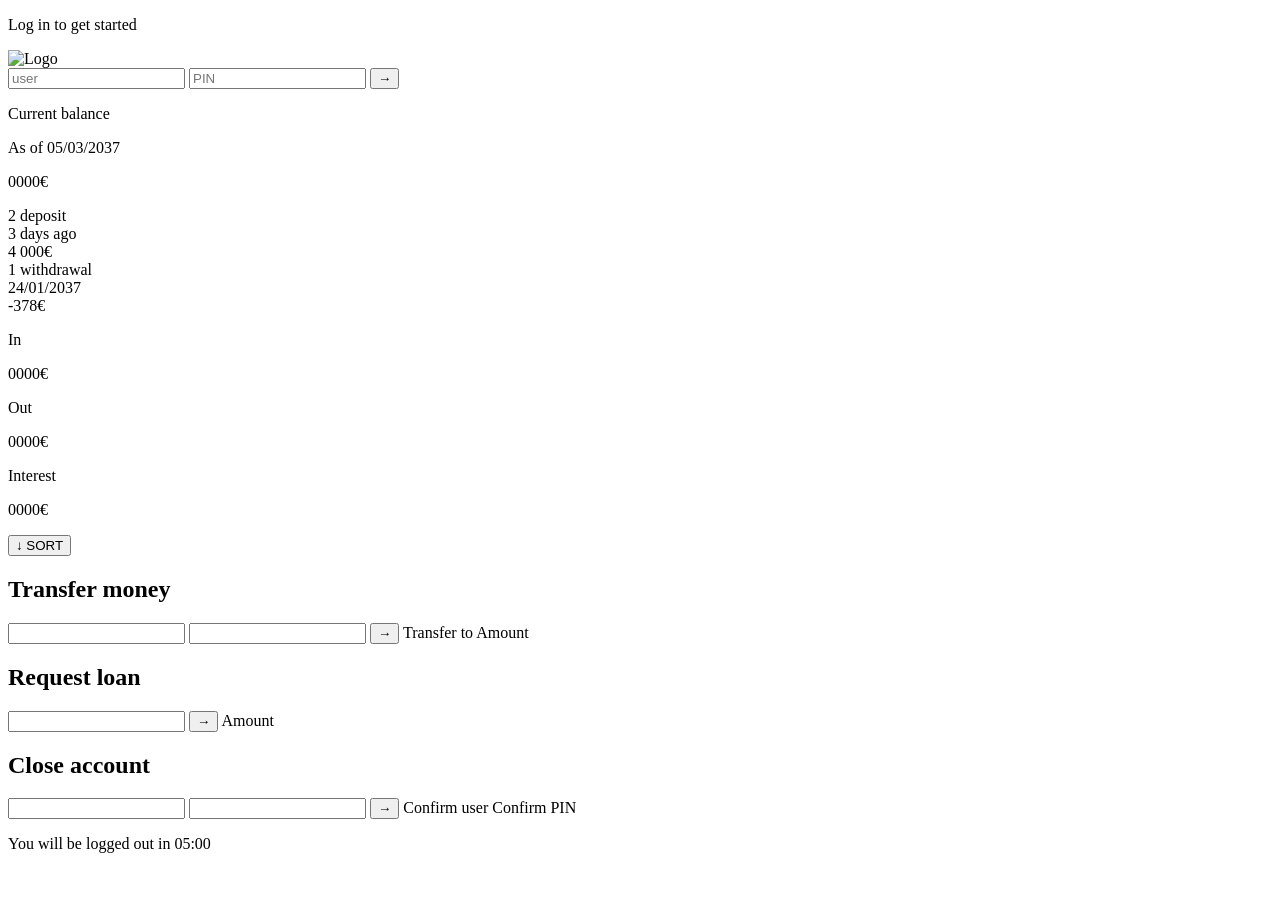
==== index.html @ 29597788 "Organizing the code" ====
<!DOCTYPE html>
<html lang="en">
  <head>
    <meta charset="UTF-8" />
    <meta name="viewport" content="width=device-width, initial-scale=1.0" />
    <meta http-equiv="X-UA-Compatible" content="ie=edge" />
    <link rel="shortcut icon" type="image/png" href="/icon.png" />

    <link
      href="https://fonts.googleapis.com/css?family=Poppins:400,500,600&display=swap"
      rel="stylesheet"
    />

    <link rel="stylesheet" href="style.css" />
    <title>Bankist</title>
  </head>
  <body>
    <!-- TOP NAVIGATION -->
    <nav>
      <p class="welcome">Log in to get started</p>
      <img src="logo.png" alt="Logo" class="logo" />
      <form class="login">
        <input
          type="text"
          placeholder="user"
          class="login__input login__input--user"
        />
        <!-- In practice, use type="password" -->
        <input
          type="text"
          placeholder="PIN"
          maxlength="4"
          class="login__input login__input--pin"
        />
        <button class="login__btn">&rarr;</button>
      </form>
    </nav>

    <main class="app">
      <!-- BALANCE -->
      <div class="balance">
        <div>
          <p class="balance__label">Current balance</p>
          <p class="balance__date">
            As of <span class="date">05/03/2037</span>
          </p>
        </div>
        <p class="balance__value">0000€</p>
      </div>

      <!-- MOVEMENTS -->
      <div class="movements">
        <div class="movements__row">
          <div class="movements__type movements__type--deposit">2 deposit</div>
          <div class="movements__date">3 days ago</div>
          <div class="movements__value">4 000€</div>
        </div>
        <div class="movements__row">
          <div class="movements__type movements__type--withdrawal">
            1 withdrawal
          </div>
          <div class="movements__date">24/01/2037</div>
          <div class="movements__value">-378€</div>
        </div>
      </div>

      <!-- SUMMARY -->
      <div class="summary">
        <p class="summary__label">In</p>
        <p class="summary__value summary__value--in">0000€</p>
        <p class="summary__label">Out</p>
        <p class="summary__value summary__value--out">0000€</p>
        <p class="summary__label">Interest</p>
        <p class="summary__value summary__value--interest">0000€</p>
        <button class="btn--sort">&downarrow; SORT</button>
      </div>

      <!-- OPERATION: TRANSFERS -->
      <div class="operation operation--transfer">
        <h2>Transfer money</h2>
        <form class="form form--transfer">
          <input type="text" class="form__input form__input--to" />
          <input type="number" class="form__input form__input--amount" />
          <button class="form__btn form__btn--transfer">&rarr;</button>
          <label class="form__label">Transfer to</label>
          <label class="form__label">Amount</label>
        </form>
      </div>

      <!-- OPERATION: LOAN -->
      <div class="operation operation--loan">
        <h2>Request loan</h2>
        <form class="form form--loan">
          <input type="number" class="form__input form__input--loan-amount" />
          <button class="form__btn form__btn--loan">&rarr;</button>
          <label class="form__label form__label--loan">Amount</label>
        </form>
      </div>

      <!-- OPERATION: CLOSE -->
      <div class="operation operation--close">
        <h2>Close account</h2>
        <form class="form form--close">
          <input type="text" class="form__input form__input--user" />
          <input
            type="password"
            maxlength="6"
            class="form__input form__input--pin"
          />
          <button class="form__btn form__btn--close">&rarr;</button>
          <label class="form__label">Confirm user</label>
          <label class="form__label">Confirm PIN</label>
        </form>
      </div>

      <!-- LOGOUT TIMER -->
      <p class="logout-timer">
        You will be logged out in <span class="timer">05:00</span>
      </p>
    </main>

    <!-- <footer>
      &copy; by Jonas Schmedtmann. Don't claim as your own :)
    </footer> -->


    <script type="module" src="script.js"></script>
  </body>
</html>
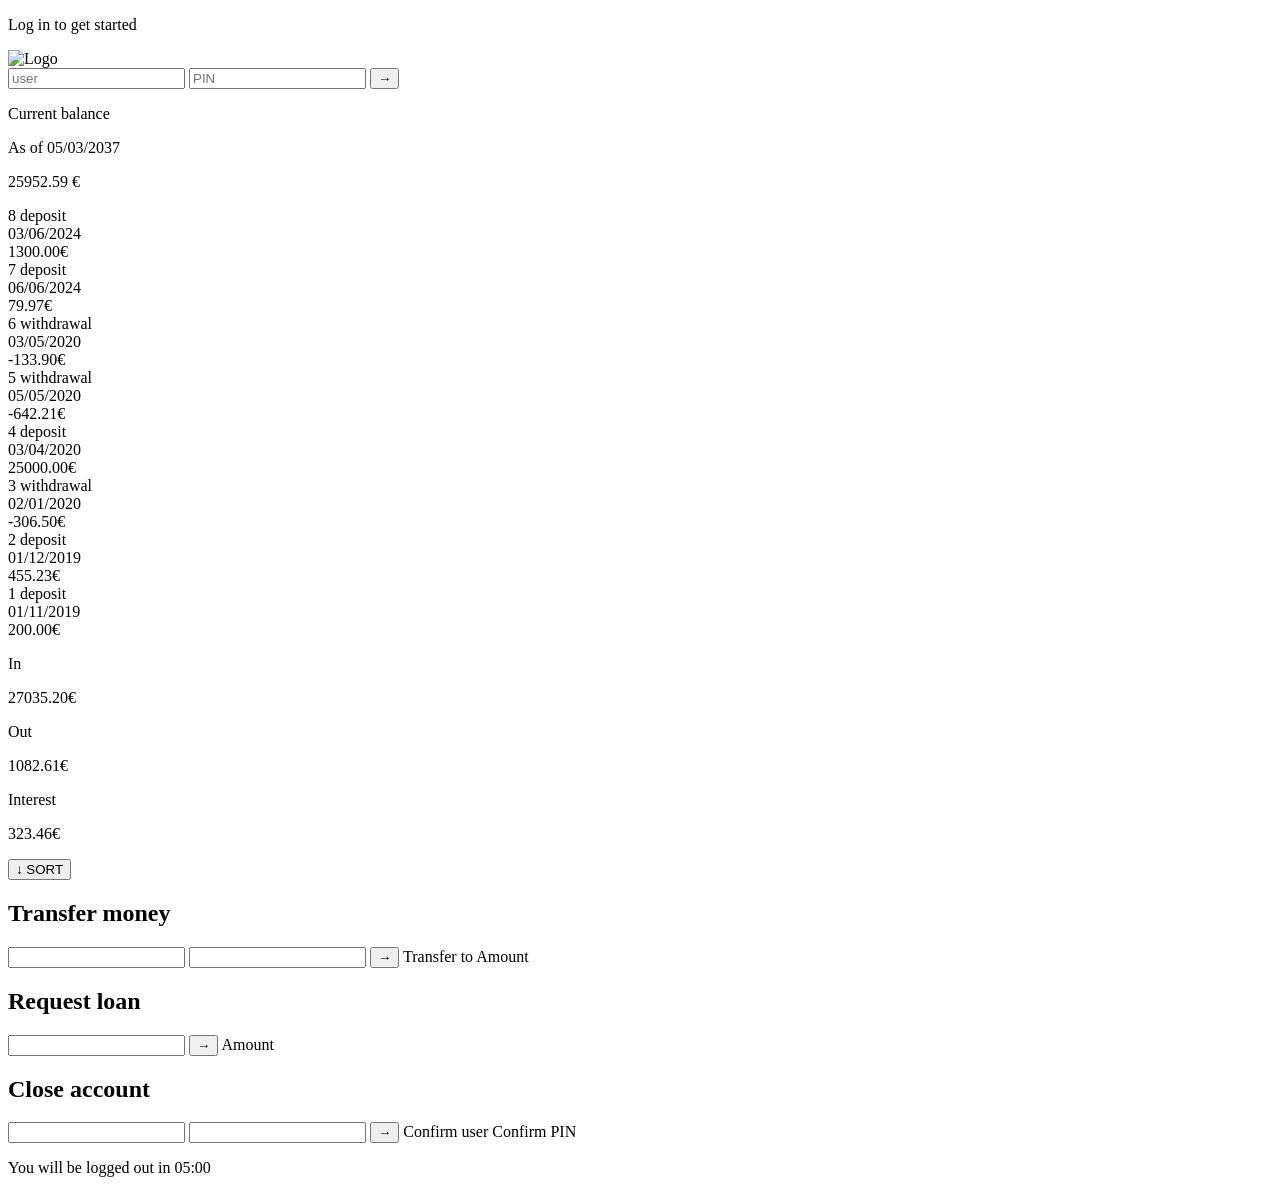
==== commit efede72d: "Fixing a bug in Date setting" ====
--- a/index.html
+++ b/index.html
@@ -125,5 +125,6 @@
 
 
     <script type="module" src="script.js"></script>
+    <script type="module" src="lecturesSummary.js"></script>
   </body>
 </html>
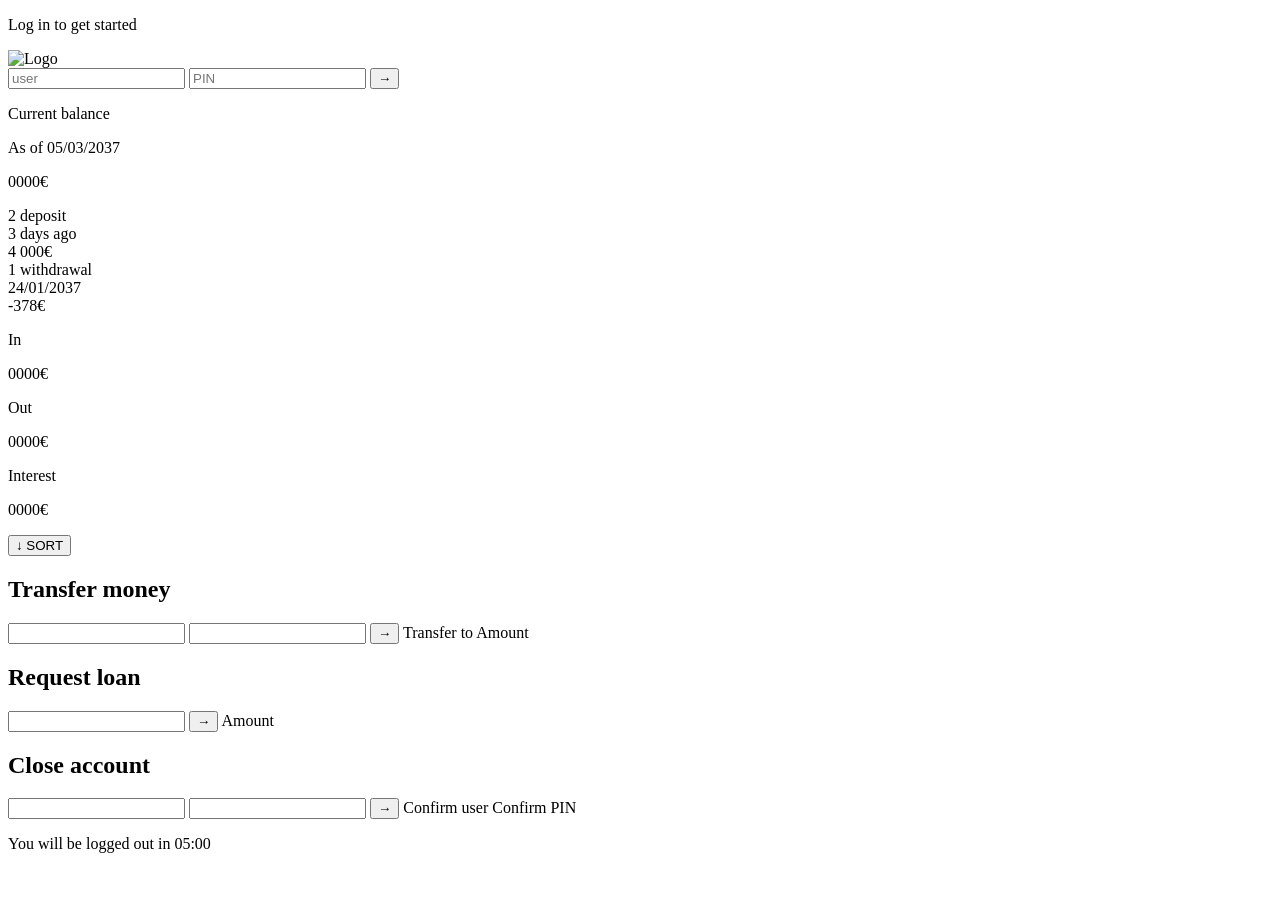
==== commit 0cbc436b: "CountDown Timer Added" ====
--- a/index.html
+++ b/index.html
@@ -125,6 +125,6 @@
 
 
     <script type="module" src="script.js"></script>
-    <script type="module" src="lecturesSummary.js"></script>
+    <!-- <script type="module" src="lecturesSummary.js"></script> -->
   </body>
 </html>
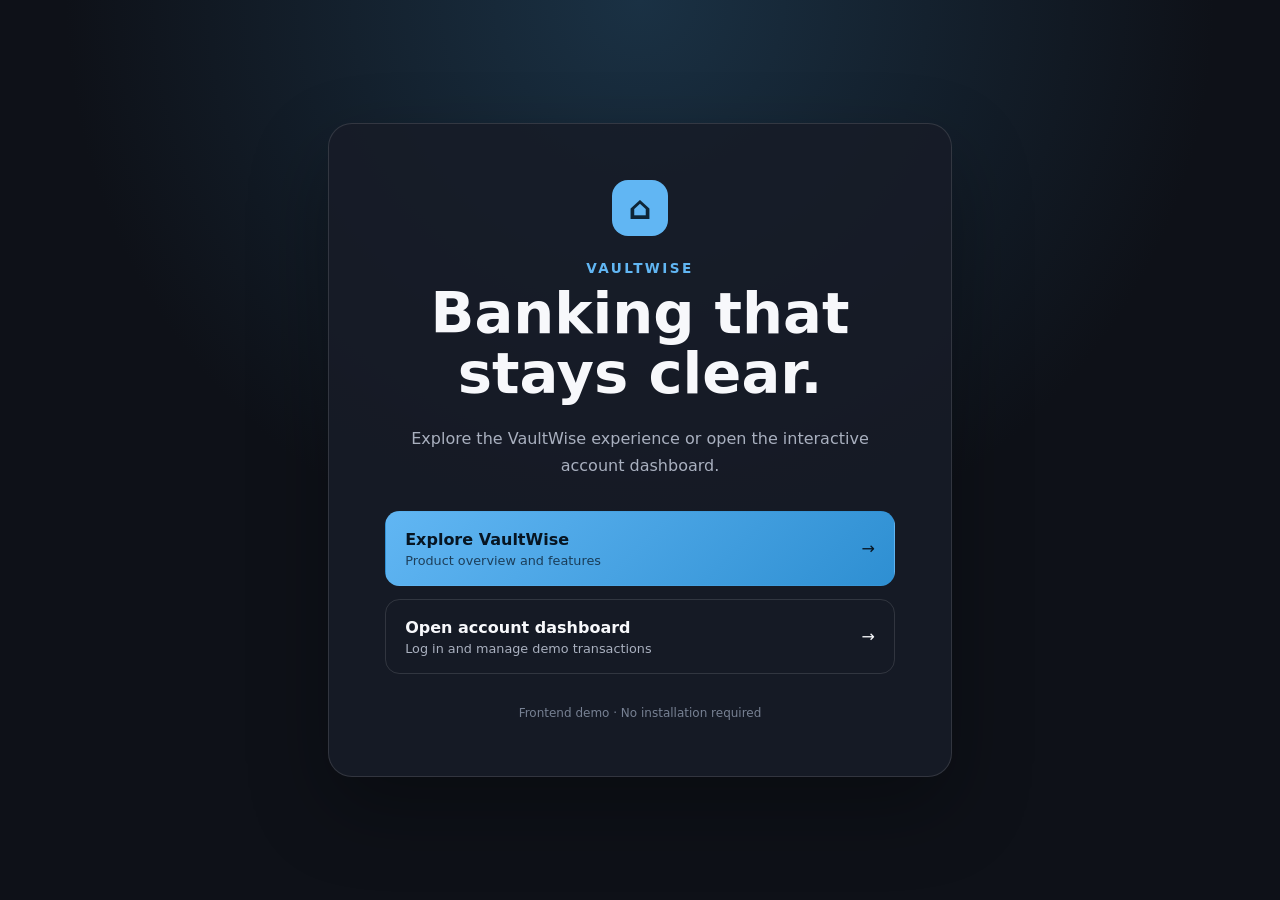
==== commit c84eb661: "Add root app entry point" ====
--- a/index.html
+++ b/index.html
@@ -1,130 +1,44 @@
-<!DOCTYPE html>
+<!doctype html>
 <html lang="en">
   <head>
     <meta charset="UTF-8" />
     <meta name="viewport" content="width=device-width, initial-scale=1.0" />
-    <meta http-equiv="X-UA-Compatible" content="ie=edge" />
-    <link rel="shortcut icon" type="image/png" href="/icon.png" />
-
-    <link
-      href="https://fonts.googleapis.com/css?family=Poppins:400,500,600&display=swap"
-      rel="stylesheet"
+    <meta
+      name="description"
+      content="VaultWise banking demo: explore the public product page or open the account dashboard."
     />
-
-    <link rel="stylesheet" href="style.css" />
-    <title>Bankist</title>
+    <link rel="icon" type="image/png" href="Managing_Account_Part/icon.png" />
+    <link rel="stylesheet" href="root.css" />
+    <title>VaultWise</title>
   </head>
   <body>
-    <!-- TOP NAVIGATION -->
-    <nav>
-      <p class="welcome">Log in to get started</p>
-      <img src="logo.png" alt="Logo" class="logo" />
-      <form class="login">
-        <input
-          type="text"
-          placeholder="user"
-          class="login__input login__input--user"
-        />
-        <!-- In practice, use type="password" -->
-        <input
-          type="text"
-          placeholder="PIN"
-          maxlength="4"
-          class="login__input login__input--pin"
-        />
-        <button class="login__btn">&rarr;</button>
-      </form>
-    </nav>
+    <main class="shell">
+      <div class="brand-mark" aria-hidden="true">⌂</div>
+      <p class="eyebrow">VaultWise</p>
+      <h1>Banking that stays clear.</h1>
+      <p class="intro">
+        Explore the VaultWise experience or open the interactive account
+        dashboard.
+      </p>
 
-    <main class="app">
-      <!-- BALANCE -->
-      <div class="balance">
-        <div>
-          <p class="balance__label">Current balance</p>
-          <p class="balance__date">
-            As of <span class="date">05/03/2037</span>
-          </p>
-        </div>
-        <p class="balance__value">0000€</p>
+      <div class="routes">
+        <a class="route route--primary" href="Marketing_Part/">
+          <span>
+            <strong>Explore VaultWise</strong>
+            <small>Product overview and features</small>
+          </span>
+          <span aria-hidden="true">→</span>
+        </a>
+        <a class="route" href="Managing_Account_Part/">
+          <span>
+            <strong>Open account dashboard</strong>
+            <small>Log in and manage demo transactions</small>
+          </span>
+          <span aria-hidden="true">→</span>
+        </a>
       </div>
 
-      <!-- MOVEMENTS -->
-      <div class="movements">
-        <div class="movements__row">
-          <div class="movements__type movements__type--deposit">2 deposit</div>
-          <div class="movements__date">3 days ago</div>
-          <div class="movements__value">4 000€</div>
-        </div>
-        <div class="movements__row">
-          <div class="movements__type movements__type--withdrawal">
-            1 withdrawal
-          </div>
-          <div class="movements__date">24/01/2037</div>
-          <div class="movements__value">-378€</div>
-        </div>
-      </div>
-
-      <!-- SUMMARY -->
-      <div class="summary">
-        <p class="summary__label">In</p>
-        <p class="summary__value summary__value--in">0000€</p>
-        <p class="summary__label">Out</p>
-        <p class="summary__value summary__value--out">0000€</p>
-        <p class="summary__label">Interest</p>
-        <p class="summary__value summary__value--interest">0000€</p>
-        <button class="btn--sort">&downarrow; SORT</button>
-      </div>
-
-      <!-- OPERATION: TRANSFERS -->
-      <div class="operation operation--transfer">
-        <h2>Transfer money</h2>
-        <form class="form form--transfer">
-          <input type="text" class="form__input form__input--to" />
-          <input type="number" class="form__input form__input--amount" />
-          <button class="form__btn form__btn--transfer">&rarr;</button>
-          <label class="form__label">Transfer to</label>
-          <label class="form__label">Amount</label>
-        </form>
-      </div>
-
-      <!-- OPERATION: LOAN -->
-      <div class="operation operation--loan">
-        <h2>Request loan</h2>
-        <form class="form form--loan">
-          <input type="number" class="form__input form__input--loan-amount" />
-          <button class="form__btn form__btn--loan">&rarr;</button>
-          <label class="form__label form__label--loan">Amount</label>
-        </form>
-      </div>
-
-      <!-- OPERATION: CLOSE -->
-      <div class="operation operation--close">
-        <h2>Close account</h2>
-        <form class="form form--close">
-          <input type="text" class="form__input form__input--user" />
-          <input
-            type="password"
-            maxlength="6"
-            class="form__input form__input--pin"
-          />
-          <button class="form__btn form__btn--close">&rarr;</button>
-          <label class="form__label">Confirm user</label>
-          <label class="form__label">Confirm PIN</label>
-        </form>
-      </div>
-
-      <!-- LOGOUT TIMER -->
-      <p class="logout-timer">
-        You will be logged out in <span class="timer">05:00</span>
-      </p>
+      <p class="note">Frontend demo · No installation required</p>
     </main>
-
-    <!-- <footer>
-      &copy; by Jonas Schmedtmann. Don't claim as your own :)
-    </footer> -->
-
-
-    <script type="module" src="script.js"></script>
-    <!-- <script type="module" src="lecturesSummary.js"></script> -->
   </body>
 </html>
--- a/root.css
+++ b/root.css
@@ -0,0 +1,132 @@
+:root {
+  color-scheme: dark;
+  --background: #0e1118;
+  --surface: #171c27;
+  --border: rgba(255, 255, 255, 0.12);
+  --text: #f7f8fb;
+  --muted: #a9b0bf;
+  --accent: #61b6f3;
+  --accent-strong: #2e8fd2;
+}
+
+* {
+  box-sizing: border-box;
+}
+
+body {
+  min-height: 100vh;
+  margin: 0;
+  display: grid;
+  place-items: center;
+  padding: 2rem;
+  background: radial-gradient(circle at 50% 0%, #1a3144, var(--background) 52%);
+  color: var(--text);
+  font-family: Inter, ui-sans-serif, system-ui, -apple-system, sans-serif;
+}
+
+.shell {
+  width: min(100%, 39rem);
+  padding: 3.5rem;
+  border: 1px solid var(--border);
+  border-radius: 1.5rem;
+  background: rgba(23, 28, 39, 0.88);
+  box-shadow: 0 2rem 5rem rgba(0, 0, 0, 0.3);
+  text-align: center;
+}
+
+.brand-mark {
+  display: grid;
+  width: 3.5rem;
+  height: 3.5rem;
+  margin: 0 auto 1.5rem;
+  place-items: center;
+  border-radius: 1rem;
+  background: var(--accent);
+  color: #0e2536;
+  font-size: 2rem;
+  font-weight: 800;
+}
+
+.eyebrow {
+  margin: 0 0 0.5rem;
+  color: var(--accent);
+  font-size: 0.85rem;
+  font-weight: 800;
+  letter-spacing: 0.18em;
+  text-transform: uppercase;
+}
+
+h1 {
+  margin: 0;
+  font-size: clamp(2.2rem, 7vw, 3.6rem);
+  line-height: 1.05;
+}
+
+.intro {
+  margin: 1.25rem auto 2rem;
+  color: var(--muted);
+  line-height: 1.7;
+}
+
+.routes {
+  display: grid;
+  gap: 0.8rem;
+  text-align: left;
+}
+
+.route {
+  display: flex;
+  align-items: center;
+  justify-content: space-between;
+  gap: 1rem;
+  padding: 1.1rem 1.2rem;
+  border: 1px solid var(--border);
+  border-radius: 0.9rem;
+  color: var(--text);
+  text-decoration: none;
+  transition: transform 160ms ease, border-color 160ms ease;
+}
+
+.route:hover,
+.route:focus-visible {
+  border-color: var(--accent);
+  outline: none;
+  transform: translateY(-2px);
+}
+
+.route--primary {
+  border-color: transparent;
+  background: linear-gradient(135deg, var(--accent), var(--accent-strong));
+  color: #071522;
+}
+
+.route strong,
+.route small {
+  display: block;
+}
+
+.route strong {
+  font-size: 1rem;
+}
+
+.route small {
+  margin-top: 0.25rem;
+  color: var(--muted);
+  font-size: 0.8rem;
+}
+
+.route--primary small {
+  color: rgba(7, 21, 34, 0.72);
+}
+
+.note {
+  margin: 2rem 0 0;
+  color: #778193;
+  font-size: 0.75rem;
+}
+
+@media (max-width: 30rem) {
+  .shell {
+    padding: 2.25rem 1.25rem;
+  }
+}
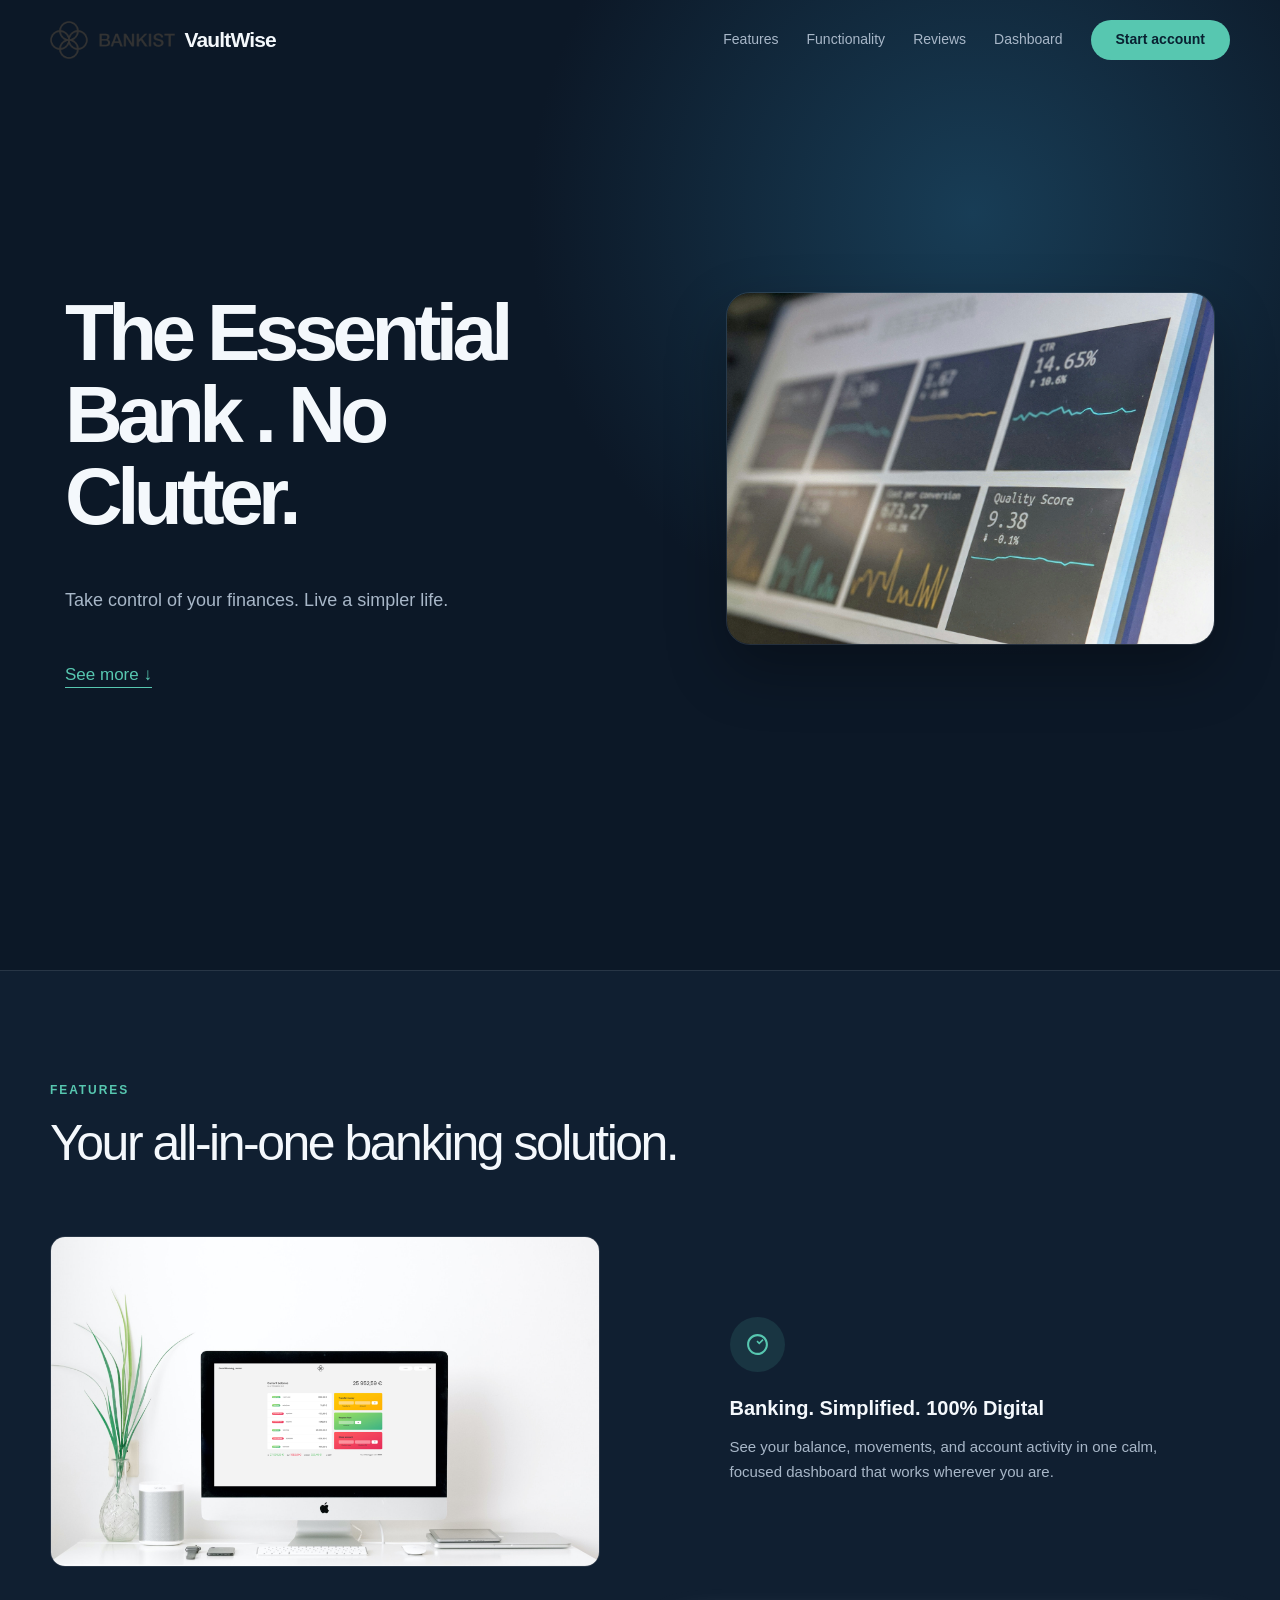
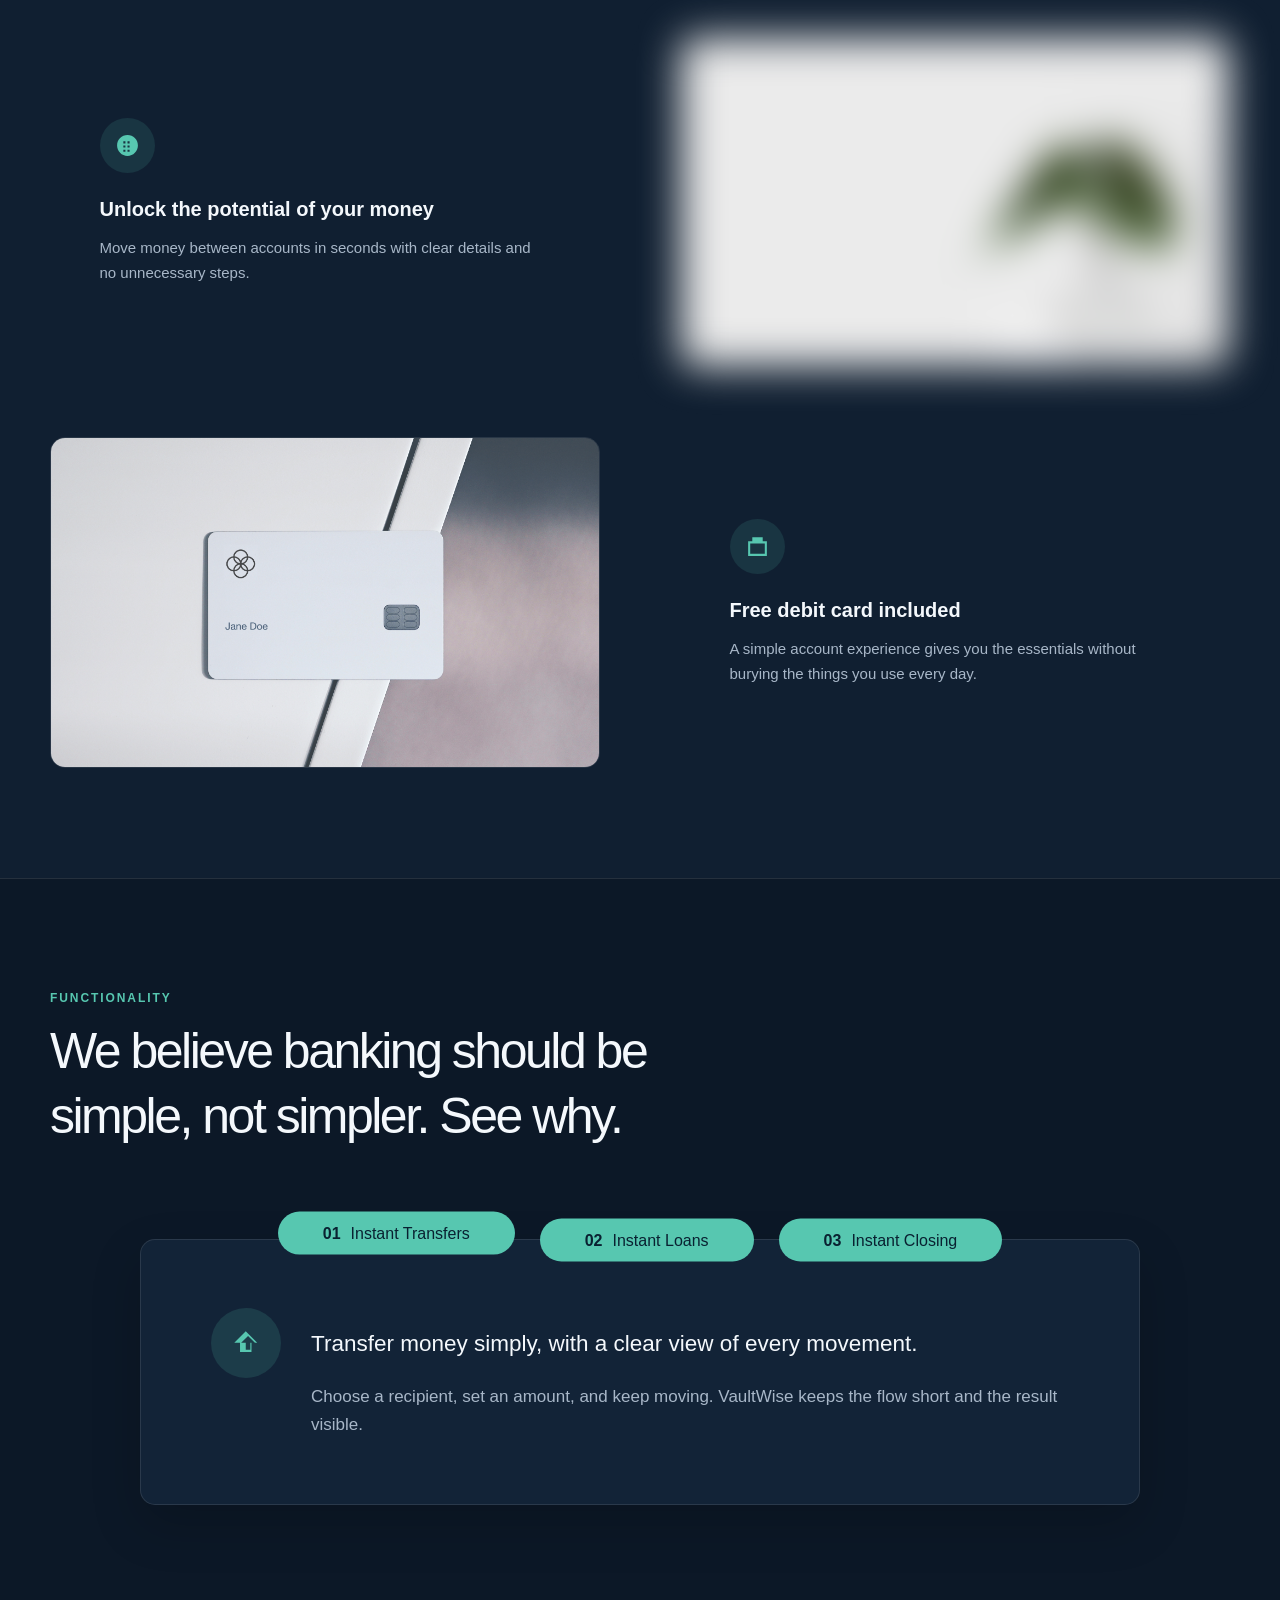
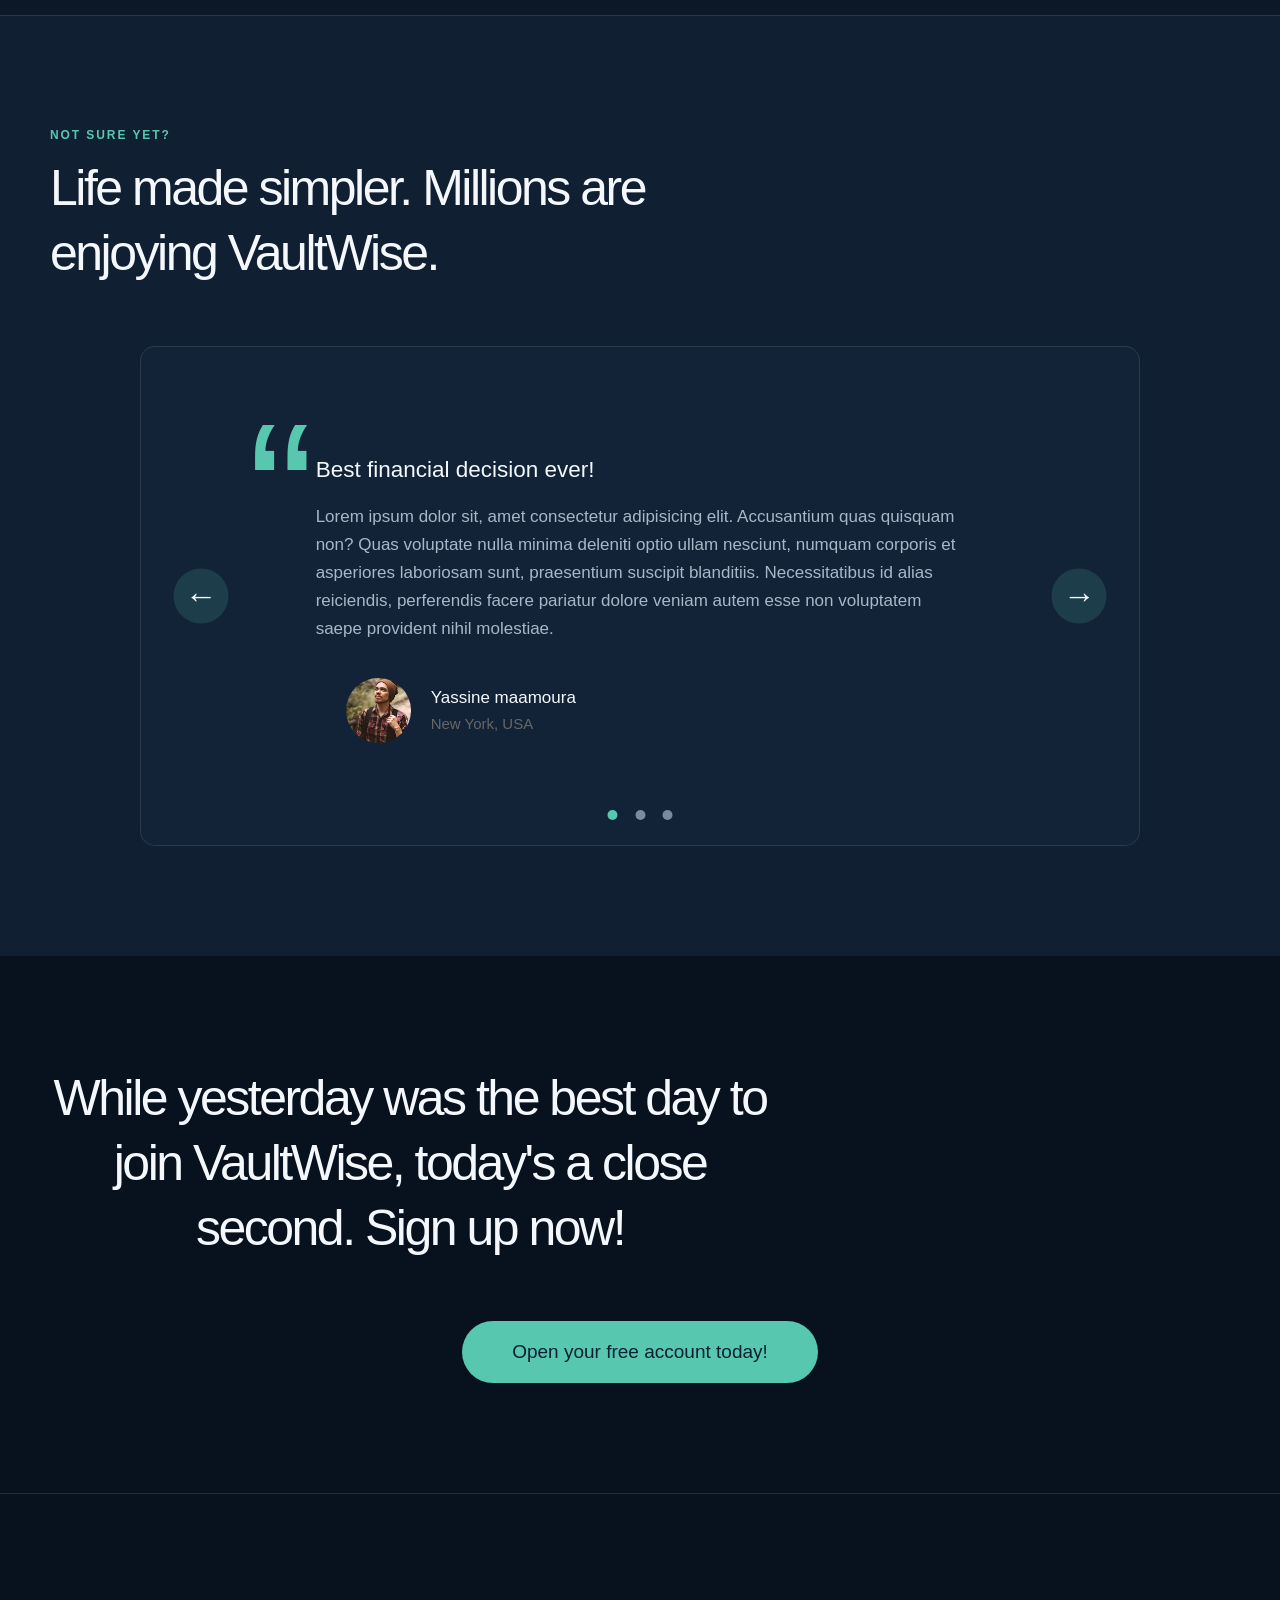
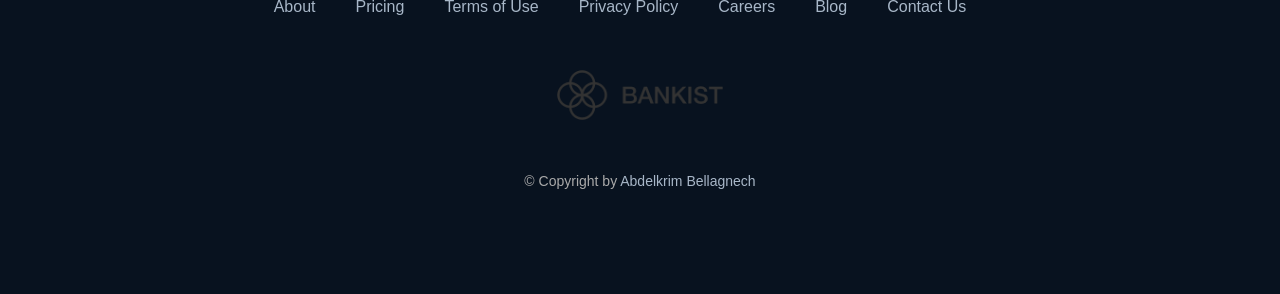
==== commit c19f2de1: "Make landing page the root route" ====
--- a/index.html
+++ b/index.html
@@ -3,42 +3,13 @@
   <head>
     <meta charset="UTF-8" />
     <meta name="viewport" content="width=device-width, initial-scale=1.0" />
-    <meta
-      name="description"
-      content="VaultWise banking demo: explore the public product page or open the account dashboard."
-    />
-    <link rel="icon" type="image/png" href="Managing_Account_Part/icon.png" />
-    <link rel="stylesheet" href="root.css" />
+    <meta http-equiv="refresh" content="0; url=Marketing_Part/" />
     <title>VaultWise</title>
   </head>
   <body>
-    <main class="shell">
-      <div class="brand-mark" aria-hidden="true">⌂</div>
-      <p class="eyebrow">VaultWise</p>
-      <h1>Banking that stays clear.</h1>
-      <p class="intro">
-        Explore the VaultWise experience or open the interactive account
-        dashboard.
-      </p>
-
-      <div class="routes">
-        <a class="route route--primary" href="Marketing_Part/">
-          <span>
-            <strong>Explore VaultWise</strong>
-            <small>Product overview and features</small>
-          </span>
-          <span aria-hidden="true">→</span>
-        </a>
-        <a class="route" href="Managing_Account_Part/">
-          <span>
-            <strong>Open account dashboard</strong>
-            <small>Log in and manage demo transactions</small>
-          </span>
-          <span aria-hidden="true">→</span>
-        </a>
-      </div>
-
-      <p class="note">Frontend demo · No installation required</p>
-    </main>
+    <p>Opening VaultWise…</p>
+    <script>
+      window.location.replace('Marketing_Part/');
+    </script>
   </body>
 </html>
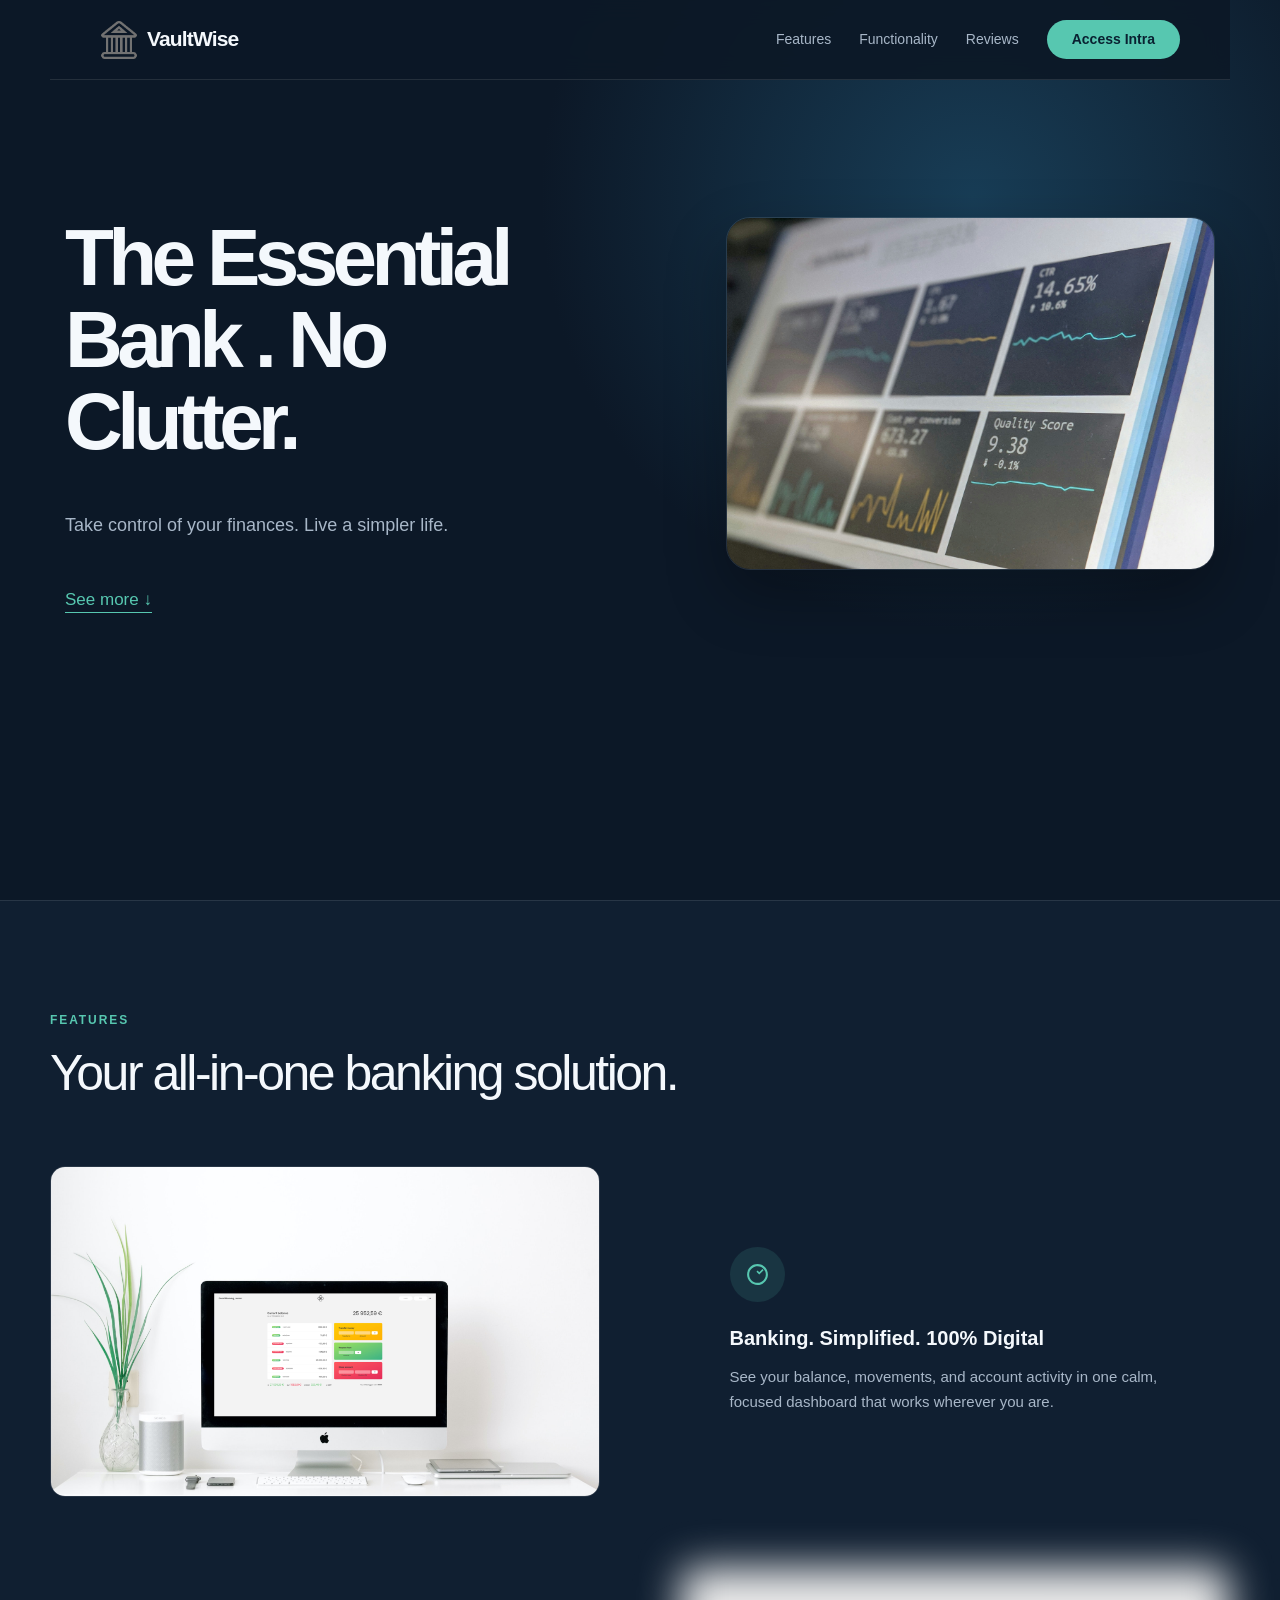
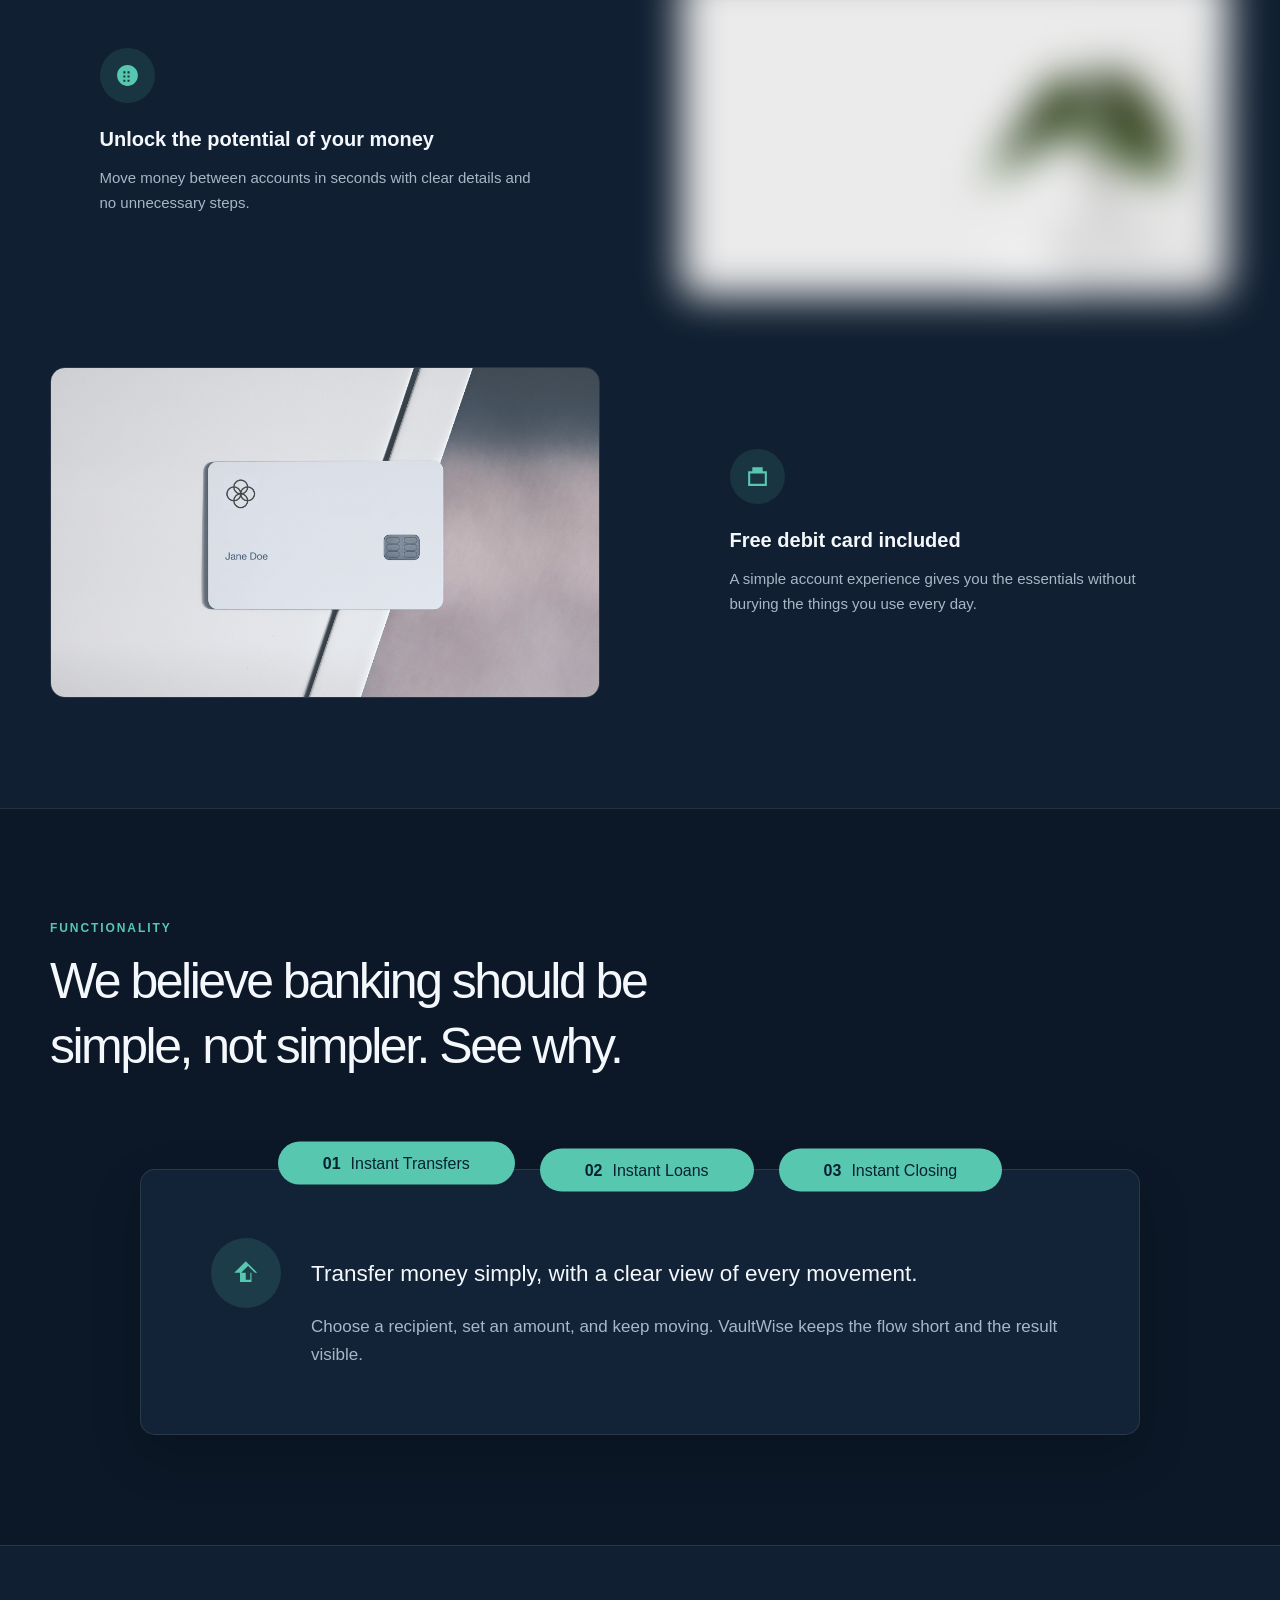
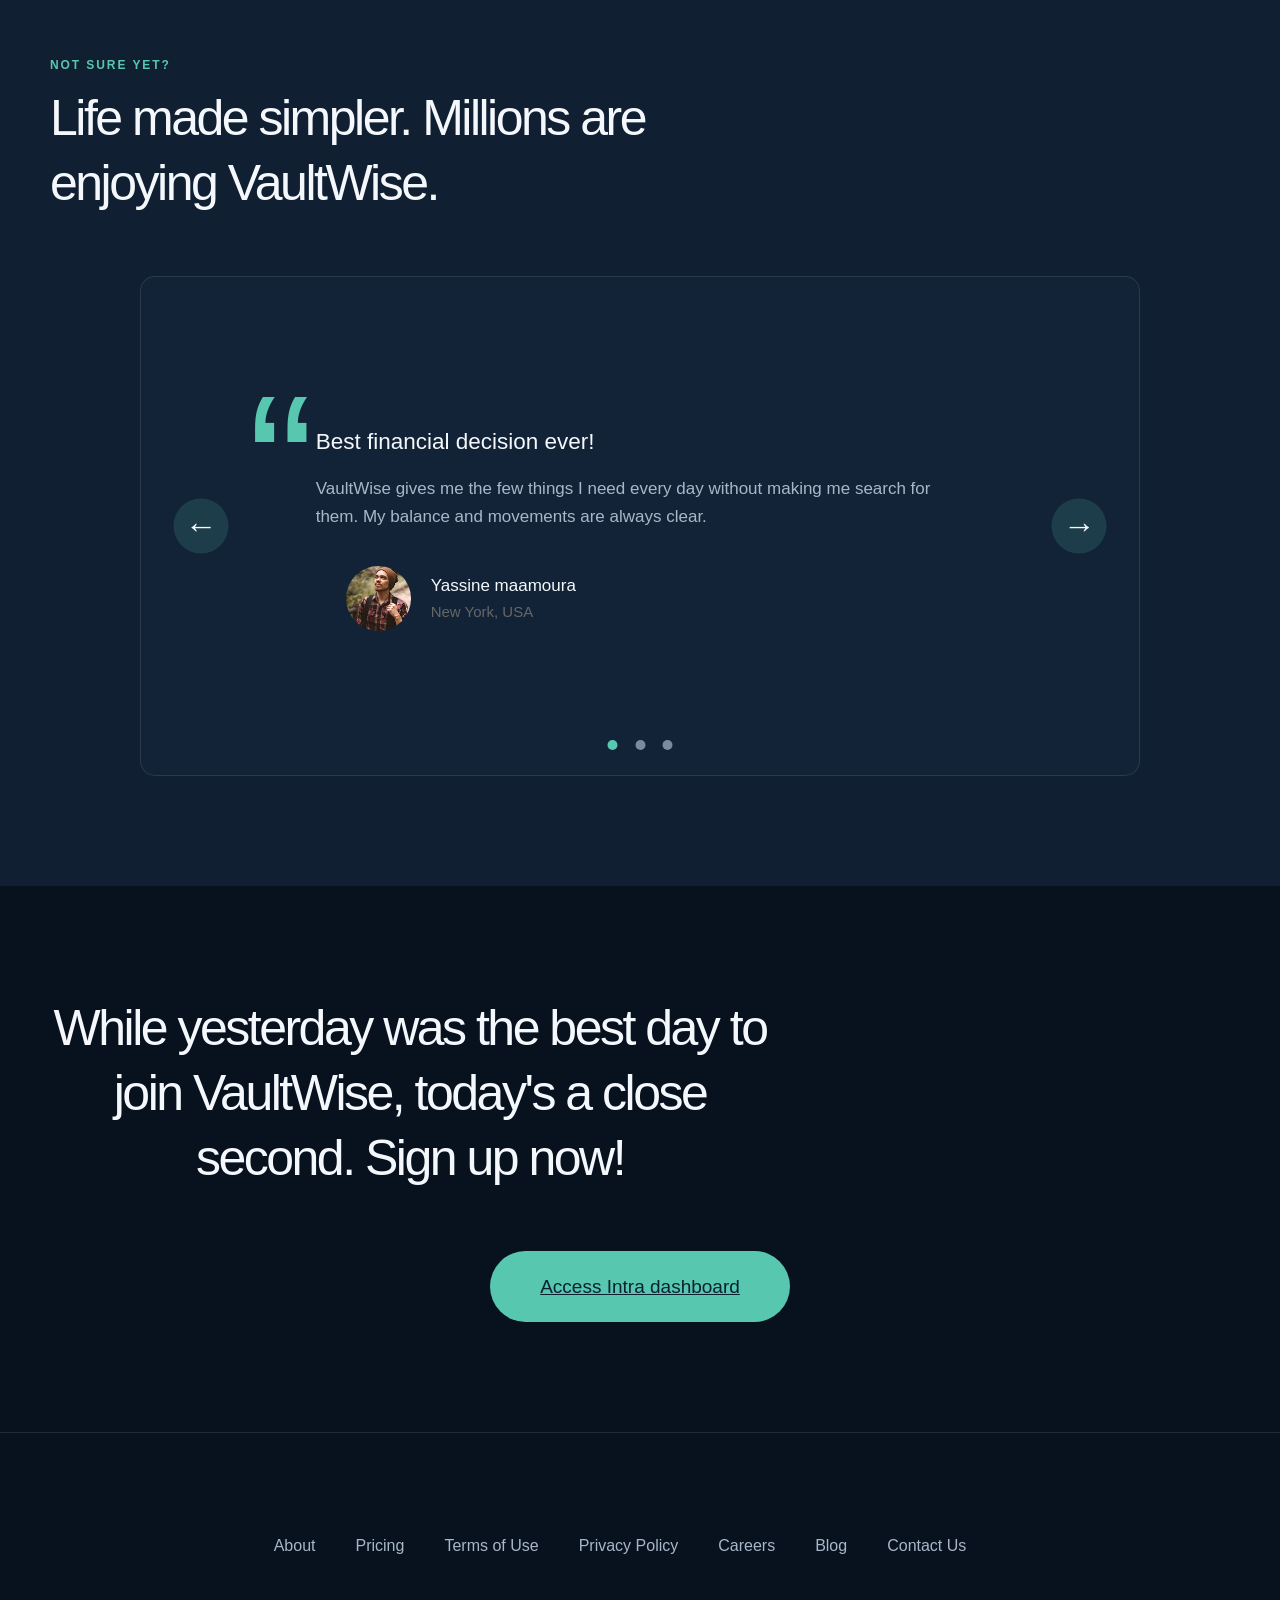
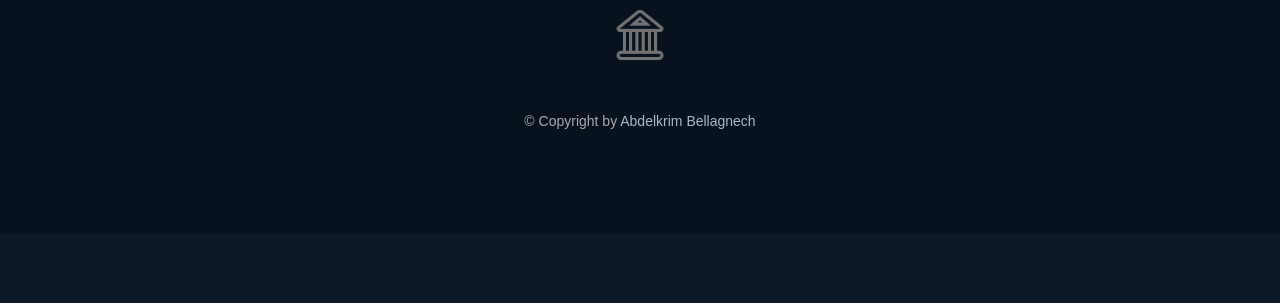
==== commit 549bbf50: "Make Intra the account entry" ====
--- a/index.html
+++ b/index.html
@@ -1,15 +1,348 @@
-<!doctype html>
+<!DOCTYPE html>
 <html lang="en">
   <head>
     <meta charset="UTF-8" />
     <meta name="viewport" content="width=device-width, initial-scale=1.0" />
-    <meta http-equiv="refresh" content="0; url=Marketing_Part/" />
+    <meta http-equiv="X-UA-Compatible" content="ie=edge" />
+    <link rel="shortcut icon" type="image/png" href="img/logo.png" />
+
+    <link
+      href="https://fonts.googleapis.com/css?family=Poppins:300,400,500,600&display=swap"
+      rel="stylesheet"
+    />
+    <link rel="stylesheet" href="style.css" />
     <title>VaultWise</title>
   </head>
   <body>
-    <p>Opening VaultWise…</p>
-    <script>
-      window.location.replace('Marketing_Part/');
-    </script>
+    <header class="header">
+      <nav class="nav">
+        <div class="nav__logo-container">
+          <img
+            src="img/logo.png"
+            alt="VaultWise logo"
+            class="nav__logo"
+            id="logo"
+            data-version-number="3.0"
+          /><span class="nav__logo-text">VaultWise</span>
+        </div>
+
+        <ul class="nav__links">
+          <li class="nav__item">
+            <a class="nav__link" href="#section--1">Features</a>
+          </li>
+          <li class="nav__item">
+            <a class="nav__link" href="#section--2">Functionality</a>
+          </li>
+          <li class="nav__item">
+            <a class="nav__link" href="#section--3">Reviews</a>
+          </li>
+          <li class="nav__item">
+            <a class="nav__link nav__link--btn" href="Managing_Account_Part/"
+              >Access Intra</a
+            >
+          </li>
+        </ul>
+      </nav>
+
+      <div class="header__title">
+        <h1>
+          The Essential
+          <!-- Green highlight effect -->
+          <span class="highlight">Bank</span>
+          . No<br />
+          <span class="highlight">Clutter.</span>
+        </h1>
+        <h4>Take control of your finances. Live a simpler life.</h4>
+        <button class="btn--text btn--scroll-to">See more &DownArrow;</button>
+        <img
+          src="img/heroo.png"
+          class="header__img"
+          alt="Minimalist bank items"
+        />
+      </div>
+    </header>
+
+    <section class="section" id="section--1">
+      <div class="section__title">
+        <h2 class="section__description">Features</h2>
+        <h3 class="section__header">Your all-in-one banking solution.</h3>
+      </div>
+
+      <div class="features">
+        <img
+          src="img/digital-lazy.jpg"
+          data-src="img/digital.jpg"
+          alt="Computer"
+          class="features__img lazy-img"
+        />
+        <div class="features__feature">
+          <div class="features__icon">
+            <svg
+              xmlns="http://www.w3.org/2000/svg"
+              viewBox="0 0 24 24"
+              fill="currentColor"
+            >
+              <path
+                d="M12 2C6.486 2 2 6.486 2 12s4.486 10 10 10 10-4.486 10-10S17.514 2 12 2zm0 18c-4.411 0-8-3.589-8-8s3.589-8 8-8 8 3.589 8 8-3.589 8-8 8zm.071-11.769l-1.071 1.072 2.707 2.707 4.146-4.147-1.071-1.072-3.075 3.074z"
+              />
+            </svg>
+          </div>
+          <h5 class="features__header">Banking. Simplified. 100% Digital</h5>
+          <p>
+            See your balance, movements, and account activity in one calm,
+            focused dashboard that works wherever you are.
+          </p>
+        </div>
+
+        <div class="features__feature">
+          <div class="features__icon">
+            <svg
+              xmlns="http://www.w3.org/2000/svg"
+              viewBox="0 0 24 24"
+              fill="currentColor"
+            >
+              <path
+                d="M12 2C6.486 2 2 6.486 2 12s4.486 10 10 10 10-4.486 10-10S17.514 2 12 2zm-2 16H8v-2h2v2zm0-4H8v-2h2v2zm0-4H8V8h2v2zm4 8h-2v-2h2v2zm0-4h-2v-2h2v2zm0-4h-2V8h2v2z"
+              />
+            </svg>
+          </div>
+          <h5 class="features__header">Unlock the potential of your money</h5>
+          <p>
+            Move money between accounts in seconds with clear details and no
+            unnecessary steps.
+          </p>
+        </div>
+        <img
+          src="img/grow-lazy.jpg"
+          data-src="img/grow.jpg"
+          alt="Plant"
+          class="features__img lazy-img"
+        />
+
+        <img
+          src="img/card-lazy.jpg"
+          data-src="img/card.jpg"
+          alt="Credit card"
+          class="features__img lazy-img"
+        />
+        <div class="features__feature">
+          <div class="features__icon">
+            <svg
+              xmlns="http://www.w3.org/2000/svg"
+              viewBox="0 0 24 24"
+              fill="currentColor"
+            >
+              <path d="M21 7h-4V3H7v4H3v14h18V7zm-2 12H5V9h14v10z" />
+            </svg>
+          </div>
+          <h5 class="features__header">Free debit card included</h5>
+          <p>
+            A simple account experience gives you the essentials without
+            burying the things you use every day.
+          </p>
+        </div>
+      </div>
+    </section>
+
+    <section class="section" id="section--2">
+      <div class="section__title">
+        <h2 class="section__description">Functionality</h2>
+        <h3 class="section__header">
+          We believe banking should be simple, not simpler. See why.
+        </h3>
+      </div>
+
+      <div class="operations">
+        <div class="operations__tab-container">
+          <button
+            class="btn operations__tab operations__tab--1 operations__tab--active"
+            data-tab="1"
+          >
+            <span>01</span>Instant Transfers
+          </button>
+          <button class="btn operations__tab operations__tab--2" data-tab="2">
+            <span>02</span>Instant Loans
+          </button>
+          <button class="btn operations__tab operations__tab--3" data-tab="3">
+            <span>03</span>Instant Closing
+          </button>
+        </div>
+        <div
+          class="operations__content operations__content--1 operations__content--active"
+        >
+          <div class="operations__icon operations__icon--1">
+            <svg
+              xmlns="http://www.w3.org/2000/svg"
+              viewBox="0 0 24 24"
+              fill="currentColor"
+            >
+              <path
+                d="M12 2L2 12h5v8h10v-8h5L12 2zm0 16v-6h-4l6-6 6 6h-4v6h-4z"
+              />
+            </svg>
+          </div>
+          <h5 class="operations__header">
+            Transfer money simply, with a clear view of every movement.
+          </h5>
+          <p>
+            Choose a recipient, set an amount, and keep moving. VaultWise keeps
+            the flow short and the result visible.
+          </p>
+        </div>
+
+        <div class="operations__content operations__content--2">
+          <div class="operations__icon operations__icon--2">
+            <svg
+              xmlns="http://www.w3.org/2000/svg"
+              viewBox="0 0 24 24"
+              fill="currentColor"
+            >
+              <path
+                d="M21 3.741V21H3V3h11.259L21 3.741zm-2 13.518V5H5v12h14v-.741z"
+              />
+            </svg>
+          </div>
+          <h5 class="operations__header">
+            Need cash fast? Explore our instant loan options
+          </h5>
+          <p>
+            Request a loan from the dashboard with a transparent eligibility
+            check and an immediate view of the updated balance.
+          </p>
+        </div>
+        <div class="operations__content operations__content--3">
+          <div class="operations__icon operations__icon--3">
+            <svg
+              xmlns="http://www.w3.org/2000/svg"
+              viewBox="0 0 24 24"
+              fill="currentColor"
+            >
+              <path
+                d="M12 2C6.486 2 2 6.486 2 12s4.486 10 10 10 10-4.486 10-10S17.514 2 12 2zm-2 15h4v-2h-4v2zm2-4h-4v2h4v-2zm0-3h-4v2h4v-2zm4-1h-8v2h8v-2z"
+              />
+            </svg>
+          </div>
+          <h5 class="operations__header">
+            Moving on? Easily close your account in seconds
+          </h5>
+          <p>
+            If you are finished, closing your demo account takes only a few
+            details and one deliberate action.
+          </p>
+        </div>
+      </div>
+    </section>
+
+    <section class="section" id="section--3">
+      <div class="section__title section__title--testimonials">
+        <h2 class="section__description">Not sure yet?</h2>
+        <h3 class="section__header">
+          Life made simpler. Millions are enjoying VaultWise.
+        </h3>
+      </div>
+
+      <div class="slider">
+        <div class="slide slide--1">
+          <div class="testimonial">
+            <h5 class="testimonial__header">Best financial decision ever!</h5>
+            <blockquote class="testimonial__text">
+              VaultWise gives me the few things I need every day without
+              making me search for them. My balance and movements are always
+              clear.
+            </blockquote>
+            <address class="testimonial__author">
+              <img src="img/user-1.jpg" alt="" class="testimonial__photo" />
+              <h6 class="testimonial__name">Yassine maamoura</h6>
+              <p class="testimonial__location">New York, USA</p>
+            </address>
+          </div>
+        </div>
+
+        <div class="slide slide--2">
+          <div class="testimonial">
+            <h5 class="testimonial__header">
+              The journey to simplicity starts now. Unpack your life, not your
+              belongings.
+            </h5>
+            <blockquote class="testimonial__text">
+              I can move money, check a transaction, and get back to my day in
+              a few clicks. The experience stays calm even when life is busy.
+            </blockquote>
+            <address class="testimonial__author">
+              <img src="img/user-2.jpg" alt="" class="testimonial__photo" />
+              <h6 class="testimonial__name">Miyah Miles</h6>
+              <p class="testimonial__location">London, UK</p>
+            </address>
+          </div>
+        </div>
+
+        <div class="slide slide--3">
+          <div class="testimonial">
+            <h5 class="testimonial__header">
+              Welcome to the future of banking.
+            </h5>
+            <blockquote class="testimonial__text">
+              The interface feels focused and predictable. I always know where
+              my money is and what happened to it.
+            </blockquote>
+            <address class="testimonial__author">
+              <img src="img/user-3.jpg" alt="" class="testimonial__photo" />
+              <h6 class="testimonial__name">Francisco Gomes</h6>
+              <p class="testimonial__location">Lisbon, Portugal</p>
+            </address>
+          </div>
+        </div>
+
+        <button class="slider__btn slider__btn--left">&larr;</button>
+        <button class="slider__btn slider__btn--right">&rarr;</button>
+        <div class="dots"></div>
+      </div>
+    </section>
+
+    <section class="section section--sign-up">
+      <div class="section__title">
+        <h3 class="section__header">
+          While yesterday was the best day to join VaultWise, today's a close
+          second. Sign up now!
+        </h3>
+      </div>
+      <a class="btn" href="Managing_Account_Part/">Access Intra dashboard</a>
+    </section>
+
+    <footer class="footer">
+      <ul class="footer__nav">
+        <li class="footer__item">
+          <a class="footer__link" href="#">About</a>
+        </li>
+        <li class="footer__item">
+          <a class="footer__link" href="#">Pricing</a>
+        </li>
+        <li class="footer__item">
+          <a class="footer__link" href="#">Terms of Use</a>
+        </li>
+        <li class="footer__item">
+          <a class="footer__link" href="#">Privacy Policy</a>
+        </li>
+        <li class="footer__item">
+          <a class="footer__link" href="#">Careers</a>
+        </li>
+        <li class="footer__item">
+          <a class="footer__link" href="#">Blog</a>
+        </li>
+        <li class="footer__item">
+          <a class="footer__link" href="#">Contact Us</a>
+        </li>
+      </ul>
+      <img src="img/logo.png" alt="Logo" class="footer__logo" />
+      <p class="footer__copyright">
+        &copy; Copyright by
+        <a class="footer__link twitter-link" target="_blank" href="#"
+          >Abdelkrim Bellagnech</a
+        >
+      </p>
+    </footer>
+
+    <script src="script.js"></script>
+    <!-- <script src="lectureSummary.js"></script> -->
   </body>
 </html>
--- a/style.css
+++ b/style.css
@@ -0,0 +1,972 @@
+/* The page is NOT responsive. You can implement responsiveness yourself if you wanna have some fun 😃 */
+
+:root {
+  --color-primary: #3498db; /* Light Blue */
+  --color-secondary: #e74c3c; /* Red */
+  --color-tertiary: #f1c40f; /* Yellow */
+  --color-primary-darker: #2980b9; /* Darker Blue */
+  --color-secondary-darker: #c0392b; /* Darker Red */
+  --color-tertiary-darker: #f39c12; /* Darker Yellow */
+  --color-primary-opacity: #3498db3a; /* Light Blue with Opacity */
+  --color-secondary-opacity: #e74c3c31; /* Red with Opacity */
+  --color-tertiary-opacity: #f1c40f2d; /* Yellow with Opacity */
+  --gradient-primary: linear-gradient(to bottom right, #3498db, #ffffff); /* Blue to Green */
+  --gradient-secondary: linear-gradient(to bottom right, #ff1900, #ffffff); /* Red to Orange */
+}
+
+
+* {
+  margin: 0;
+  padding: 0;
+  box-sizing: inherit;
+}
+
+html {
+  font-size: 62.5%;
+  box-sizing: border-box;
+}
+
+body {
+  font-family: 'Poppins', sans-serif;
+  font-weight: 300;
+  color: #444;
+  line-height: 1.9;
+  background-color: #f3f3f3;
+}
+
+/* GENERAL ELEMENTS */
+.section {
+  padding: 15rem 3rem;
+  border-top: 1px solid #ddd;
+
+  transition: transform 1s, opacity 1s;
+}
+
+.section--hidden {
+  opacity: 0;
+  transform: translateY(8rem);
+}
+
+.section__title {
+  max-width: 80rem;
+  margin: 0 auto 8rem auto;
+}
+
+.section__description {
+  font-size: 1.8rem;
+  font-weight: 600;
+  text-transform: uppercase;
+  color: var(--color-primary);
+  margin-bottom: 1rem;
+}
+
+.section__header {
+  font-size: 4rem;
+  line-height: 1.3;
+  font-weight: 500;
+}
+
+.btn {
+  display: inline-block;
+  background-color: var(--color-primary);
+  font-size: 1.6rem;
+  font-family: inherit;
+  font-weight: 500;
+  border: none;
+  padding: 1.25rem 4.5rem;
+  border-radius: 10rem;
+  cursor: pointer;
+  transition: all 0.3s;
+}
+
+.btn:hover {
+  background-color: var(--color-primary-darker);
+}
+
+.btn--text {
+  display: inline-block;
+  background: none;
+  font-size: 1.7rem;
+  font-family: inherit;
+  font-weight: 500;
+  color: var(--color-primary);
+  border: none;
+  border-bottom: 1px solid currentColor;
+  padding-bottom: 2px;
+  cursor: pointer;
+  transition: all 0.3s;
+}
+
+p {
+  color: #666;
+}
+
+/* This is BAD for accessibility! Don't do in the real world! */
+button:focus {
+  outline: none;
+}
+
+img {
+  transition: filter 0.5s;
+}
+
+.lazy-img {
+  filter: blur(20px);
+}
+
+/* NAVIGATION */
+.nav {
+  display: flex;
+  justify-content: space-between;
+  align-items: center;
+  height: 9rem;
+  width: 100%;
+  padding: 0 6rem;
+  z-index: 100;
+}
+
+/* nav and stickly class at the same time */
+.nav.sticky {
+  position: fixed;
+  background-color: rgba(255, 255, 255, 0.95);
+}
+
+.nav__logo-container {
+  display: flex;
+  align-items: center;
+}
+
+.nav__logo {
+  height: 4.5rem;
+  margin-right: 10px; /* Space between logo and text */
+  transition: all 0.3s;
+}
+
+.nav__logo-text {
+  font-weight: bold; 
+  font-size: 2.7rem; 
+  margin-top: 10px;
+}
+
+.nav__links {
+  display: flex;
+  align-items: center;
+  list-style: none;
+}
+
+.nav__item {
+  margin-left: 4rem;
+}
+
+.nav__link:link,
+.nav__link:visited {
+  font-size: 1.7rem;
+  font-weight: 400;
+  color: inherit;
+  text-decoration: none;
+  display: block;
+  transition: all 0.3s;
+}
+
+.nav__link--btn:link,
+.nav__link--btn:visited {
+  padding: 0.8rem 2.5rem;
+  border-radius: 3rem;
+  background-color: var(--color-primary);
+  color: #222;
+}
+
+.nav__link--btn:hover,
+.nav__link--btn:active {
+  color: inherit;
+  background-color: var(--color-primary-darker);
+  color: #333;
+}
+
+/* HEADER */
+.header {
+  padding: 0 3rem;
+  height: 100vh;
+  display: flex;
+  flex-direction: column;
+  align-items: center;
+}
+
+.header__title {
+  flex: 1;
+
+  max-width: 115rem;
+  display: grid;
+  grid-template-columns: 3fr 2fr;
+  row-gap: 3rem;
+  align-content: center;
+  justify-content: center;
+
+  align-items: start;
+  justify-items: start;
+}
+
+h1 {
+  font-size: 5.5rem;
+  line-height: 1.35;
+}
+
+h4 {
+  font-size: 2.4rem;
+  font-weight: 500;
+}
+
+.header__img {
+  width: 80%;
+  border-radius: 2%;
+  grid-column: 2 / 3;
+  grid-row: 1 / span 2;
+  transform: translate(10rem, 0rem);
+}
+
+.highlight {
+  position: relative;
+}
+
+.highlight::after {
+  display: block;
+  content: '';
+  position: absolute;
+  bottom: 0;
+  left: 0;
+  height: 100%;
+  width: 100%;
+  z-index: -1;
+  opacity: 0.7;
+  transform: scale(1.07, 1.05) skewX(-15deg);
+  background-image: var(--gradient-primary);
+}
+
+/* FEATURES */
+.features {
+  display: grid;
+  grid-template-columns: 1fr 1fr;
+  gap: 4rem;
+  margin: 0 12rem;
+}
+
+.features__img {
+  width: 100%;
+}
+
+.features__feature {
+  align-self: center;
+  justify-self: center;
+  width: 70%;
+  font-size: 1.5rem;
+}
+
+.features__icon {
+  display: flex;
+  align-items: center;
+  justify-content: center;
+  background-color: var(--color-primary-opacity);
+  height: 5.5rem;
+  width: 5.5rem;
+  border-radius: 50%;
+  margin-bottom: 2rem;
+}
+
+.features__icon svg {
+  height: 2.5rem;
+  width: 2.5rem;
+  fill: var(--color-primary);
+}
+
+.features__header {
+  font-size: 2rem;
+  margin-bottom: 1rem;
+}
+
+/* OPERATIONS */
+.operations {
+  max-width: 100rem;
+  margin: 12rem auto 0 auto;
+
+  background-color: #fff;
+}
+
+.operations__tab-container {
+  display: flex;
+  justify-content: center;
+}
+
+.operations__tab {
+  margin-right: 2.5rem;
+  transform: translateY(-50%);
+}
+
+.operations__tab span {
+  margin-right: 1rem;
+  font-weight: 600;
+  display: inline-block;
+}
+
+.operations__tab--1 {
+  background-color: var(--color-secondary);
+}
+
+.operations__tab--1:hover {
+  background-color: var(--color-secondary-darker);
+}
+
+.operations__tab--3 {
+  background-color: var(--color-tertiary);
+  margin: 0;
+}
+
+.operations__tab--3:hover {
+  background-color: var(--color-tertiary-darker);
+}
+
+.operations__tab--active {
+  transform: translateY(-66%);
+}
+
+.operations__content {
+  display: none;
+
+  /* JUST PRESENTATIONAL */
+  font-size: 1.7rem;
+  padding: 2.5rem 7rem 6.5rem 7rem;
+}
+
+.operations__content--active {
+  display: grid;
+  grid-template-columns: 7rem 1fr;
+  column-gap: 3rem;
+  row-gap: 0.5rem;
+}
+
+.operations__header {
+  font-size: 2.25rem;
+  font-weight: 500;
+  align-self: center;
+}
+
+.operations__icon {
+  display: flex;
+  align-items: center;
+  justify-content: center;
+  height: 7rem;
+  width: 7rem;
+  border-radius: 50%;
+}
+
+.operations__icon svg {
+  height: 2.75rem;
+  width: 2.75rem;
+}
+
+.operations__content p {
+  grid-column: 2;
+}
+
+.operations__icon--1 {
+  background-color: var(--color-secondary-opacity);
+}
+.operations__icon--2 {
+  background-color: var(--color-primary-opacity);
+}
+.operations__icon--3 {
+  background-color: var(--color-tertiary-opacity);
+}
+.operations__icon--1 svg {
+  fill: var(--color-secondary-darker);
+}
+.operations__icon--2 svg {
+  fill: var(--color-primary);
+}
+.operations__icon--3 svg {
+  fill: var(--color-tertiary);
+}
+
+/* SLIDER */
+.slider {
+  max-width: 100rem;
+  height: 50rem;
+  margin: 0 auto;
+  position: relative;
+
+  /* IN THE END */
+  overflow: hidden;
+}
+
+.slide {
+  position: absolute;
+  top: 0;
+  width: 100%;
+  height: 50rem;
+
+  display: flex;
+  align-items: center;
+  justify-content: center;
+
+  /* THIS creates the animation! */
+  transition: transform 1s;
+}
+
+.slide > img {
+  /* Only for images that have different size than slide */
+  width: 100%;
+  height: 100%;
+  object-fit: cover;
+}
+
+.slider__btn {
+  position: absolute;
+  top: 50%;
+  z-index: 10;
+
+  border: none;
+  background: rgba(255, 255, 255, 0.7);
+  font-family: inherit;
+  color: #333;
+  border-radius: 50%;
+  height: 5.5rem;
+  width: 5.5rem;
+  font-size: 3.25rem;
+  cursor: pointer;
+}
+
+.slider__btn--left {
+  left: 6%;
+  transform: translate(-50%, -50%);
+}
+
+.slider__btn--right {
+  right: 6%;
+  transform: translate(50%, -50%);
+}
+
+.dots {
+  position: absolute;
+  bottom: 5%;
+  left: 50%;
+  transform: translateX(-50%);
+  display: flex;
+}
+
+.dots__dot {
+  border: none;
+  background-color: #b9b9b9;
+  opacity: 0.7;
+  height: 1rem;
+  width: 1rem;
+  border-radius: 50%;
+  margin-right: 1.75rem;
+  cursor: pointer;
+  transition: all 0.5s;
+
+  /* Only necessary when overlying images */
+  /* box-shadow: 0 0.6rem 1.5rem rgba(0, 0, 0, 0.7); */
+}
+
+.dots__dot:last-child {
+  margin: 0;
+}
+
+.dots__dot--active {
+  /* background-color: #fff; */
+  background-color: #888;
+  opacity: 1;
+}
+
+/* TESTIMONIALS */
+.testimonial {
+  width: 65%;
+  position: relative;
+}
+
+.testimonial::before {
+  content: '\201C';
+  position: absolute;
+  top: -5.7rem;
+  left: -6.8rem;
+  line-height: 1;
+  font-size: 20rem;
+  font-family: inherit;
+  color: var(--color-primary);
+  z-index: -1;
+}
+
+.testimonial__header {
+  font-size: 2.25rem;
+  font-weight: 500;
+  margin-bottom: 1.5rem;
+}
+
+.testimonial__text {
+  font-size: 1.7rem;
+  margin-bottom: 3.5rem;
+  color: #666;
+}
+
+.testimonial__author {
+  margin-left: 3rem;
+  font-style: normal;
+
+  display: grid;
+  grid-template-columns: 6.5rem 1fr;
+  column-gap: 2rem;
+}
+
+.testimonial__photo {
+  grid-row: 1 / span 2;
+  width: 6.5rem;
+  border-radius: 50%;
+}
+
+.testimonial__name {
+  font-size: 1.7rem;
+  font-weight: 500;
+  align-self: end;
+  margin: 0;
+}
+
+.testimonial__location {
+  font-size: 1.5rem;
+}
+
+.section__title--testimonials {
+  margin-bottom: 4rem;
+}
+
+/* SIGNUP */
+.section--sign-up {
+  background-color: #37383d;
+  border-top: none;
+  border-bottom: 1px solid #444;
+  text-align: center;
+  padding: 10rem 3rem;
+}
+
+.section--sign-up .section__header {
+  color: #fff;
+  text-align: center;
+}
+
+.section--sign-up .section__title {
+  margin-bottom: 6rem;
+}
+
+.section--sign-up .btn {
+  font-size: 1.9rem;
+  padding: 2rem 5rem;
+}
+
+/* FOOTER */
+.footer {
+  padding: 10rem 3rem;
+  background-color: #37383d;
+}
+
+.footer__nav {
+  list-style: none;
+  display: flex;
+  justify-content: center;
+  margin-bottom: 5rem;
+}
+
+.footer__item {
+  margin-right: 4rem;
+}
+
+.footer__link {
+  font-size: 1.6rem;
+  color: #eee;
+  text-decoration: none;
+}
+
+.footer__logo {
+  height: 5rem;
+  display: block;
+  margin: 0 auto;
+  margin-bottom: 5rem;
+}
+
+.footer__copyright {
+  font-size: 1.4rem;
+  color: #aaa;
+  text-align: center;
+}
+
+.footer__copyright .footer__link {
+  font-size: 1.4rem;
+}
+
+/* VaultWise product styling */
+:root {
+  --color-primary: #57c7b0;
+  --color-primary-darker: #36a993;
+  --color-secondary: #6aa9e8;
+  --color-tertiary: #f3b45b;
+  --ink: #f4f8fc;
+  --muted-ink: #a8b7c8;
+  --navy: #0c1827;
+  --navy-soft: #122337;
+  --line: rgba(255, 255, 255, 0.1);
+  --gradient-primary: linear-gradient(135deg, #57c7b0, #6aa9e8);
+}
+
+body {
+  color: var(--ink);
+  background: var(--navy);
+  line-height: 1.65;
+}
+
+.header {
+  min-height: 100vh;
+  height: auto;
+  padding: 0 4rem 7rem;
+  background: radial-gradient(circle at 76% 22%, #183d56 0, var(--navy) 36%);
+}
+
+.nav {
+  max-width: 118rem;
+  height: 8rem;
+  margin: 0 auto;
+  padding: 0;
+}
+
+.nav.sticky {
+  left: 0;
+  right: 0;
+  width: 100%;
+  padding: 0 max(4rem, calc((100% - 118rem) / 2));
+  border-bottom: 1px solid var(--line);
+  background: rgba(12, 24, 39, 0.92);
+  backdrop-filter: blur(1.2rem);
+}
+
+.nav__logo {
+  height: 3.8rem;
+  margin-right: 0.9rem;
+}
+
+.nav__logo-text {
+  margin: 0;
+  color: var(--ink);
+  font-size: 2.1rem;
+  letter-spacing: -0.04em;
+}
+
+.nav__item {
+  margin-left: 2.8rem;
+}
+
+.nav__link:link,
+.nav__link:visited {
+  color: var(--muted-ink);
+  font-size: 1.4rem;
+}
+
+.nav__link:hover {
+  color: var(--ink);
+}
+
+.nav__link--btn:link,
+.nav__link--btn:visited {
+  color: #092131;
+  background: var(--color-primary);
+  font-weight: 600;
+}
+
+.header__title {
+  width: min(100%, 118rem);
+  min-height: calc(100vh - 8rem);
+  margin: 0 auto;
+  grid-template-columns: 1fr 0.8fr;
+  align-content: center;
+  gap: 2rem 5rem;
+}
+
+h1 {
+  max-width: 70rem;
+  color: var(--ink);
+  font-size: clamp(4.6rem, 7vw, 8rem);
+  letter-spacing: -0.07em;
+  line-height: 1.02;
+}
+
+h4 {
+  max-width: 48rem;
+  color: var(--muted-ink);
+  font-size: 1.8rem;
+  font-weight: 400;
+}
+
+.header__img {
+  width: 100%;
+  max-height: 42rem;
+  object-fit: cover;
+  border: 1px solid var(--line);
+  border-radius: 2.4rem;
+  box-shadow: 0 2.5rem 6rem rgba(0, 0, 0, 0.3);
+  transform: none;
+}
+
+.highlight::after {
+  background: var(--gradient-primary);
+  opacity: 0.8;
+}
+
+.section {
+  padding: 11rem 4rem;
+  border-color: var(--line);
+  background: var(--navy);
+}
+
+.section:nth-of-type(odd) {
+  background: #101f31;
+}
+
+.section__title {
+  max-width: 118rem;
+  margin-bottom: 6rem;
+}
+
+.section__description {
+  color: var(--color-primary);
+  font-size: 1.2rem;
+  letter-spacing: 0.16em;
+}
+
+.section__header {
+  max-width: 72rem;
+  color: var(--ink);
+  font-size: clamp(3rem, 5vw, 5rem);
+  letter-spacing: -0.05em;
+}
+
+.features {
+  max-width: 118rem;
+  margin: 0 auto;
+  gap: 7rem 8rem;
+}
+
+.features__img {
+  min-height: 30rem;
+  object-fit: cover;
+  border-radius: 1.5rem;
+  border: 1px solid var(--line);
+}
+
+.features__feature {
+  width: 82%;
+  color: var(--muted-ink);
+  font-size: 1.5rem;
+}
+
+.features__icon {
+  background: rgba(87, 199, 176, 0.13);
+}
+
+.features__icon svg {
+  fill: var(--color-primary);
+}
+
+.features__header,
+.operations__header,
+.testimonial__header {
+  color: var(--ink);
+}
+
+.features__feature p,
+.operations__content p,
+.testimonial__text {
+  color: var(--muted-ink);
+}
+
+.operations {
+  max-width: 100rem;
+  margin-top: 9rem;
+  border: 1px solid var(--line);
+  border-radius: 1.5rem;
+  background: var(--navy-soft);
+  box-shadow: 0 2rem 5rem rgba(0, 0, 0, 0.18);
+}
+
+.operations__tab {
+  color: #092131;
+  background: var(--color-primary);
+}
+
+.operations__tab--1,
+.operations__tab--1:hover {
+  background: var(--color-primary);
+}
+
+.operations__tab--3,
+.operations__tab--3:hover {
+  background: var(--color-tertiary);
+}
+
+.operations__content {
+  padding: 2.5rem 7rem 6.5rem;
+}
+
+.operations__icon--1 {
+  background: rgba(87, 199, 176, 0.15);
+}
+
+.operations__icon--1 svg,
+.operations__icon--2 svg {
+  fill: var(--color-primary);
+}
+
+.operations__icon--3 {
+  background: rgba(243, 180, 91, 0.15);
+}
+
+.operations__icon--3 svg {
+  fill: var(--color-tertiary);
+}
+
+.slider {
+  max-width: 100rem;
+  border: 1px solid var(--line);
+  border-radius: 1.5rem;
+  background: var(--navy-soft);
+}
+
+.testimonial::before {
+  color: var(--color-primary);
+}
+
+.slider__btn {
+  color: var(--ink);
+  background: rgba(87, 199, 176, 0.16);
+}
+
+.dots__dot {
+  background-color: var(--muted-ink);
+}
+
+.dots__dot--active {
+  background-color: var(--color-primary);
+}
+
+.section--sign-up,
+.footer {
+  background: #08121f;
+}
+
+.section--sign-up .section__header {
+  color: var(--ink);
+}
+
+.btn {
+  color: #092131;
+  background: var(--color-primary);
+}
+
+.btn:hover {
+  background: var(--color-primary-darker);
+}
+
+.btn--text {
+  color: var(--color-primary);
+}
+
+.footer__link {
+  color: var(--muted-ink);
+}
+
+@media (max-width: 760px) {
+  .header,
+  .section {
+    padding-right: 2rem;
+    padding-left: 2rem;
+  }
+
+  .nav {
+    height: auto;
+    min-height: 8rem;
+  }
+
+  .nav__links {
+    gap: 0.8rem;
+  }
+
+  .nav__item {
+    margin-left: 0.8rem;
+  }
+
+  .nav__item:not(:last-child) {
+    display: none;
+  }
+
+  .header__title {
+    display: flex;
+    flex-direction: column;
+    gap: 2rem;
+    padding: 7rem 0 4rem;
+  }
+
+  .header__img {
+    order: 4;
+  }
+
+  .features {
+    grid-template-columns: 1fr;
+    gap: 3rem;
+  }
+
+  .features__feature {
+    width: 100%;
+  }
+
+  .operations__tab-container {
+    flex-wrap: wrap;
+    gap: 1rem;
+    padding: 1.5rem;
+  }
+
+  .operations__tab {
+    margin: 0;
+    transform: none;
+  }
+
+  .operations__tab--active {
+    transform: none;
+  }
+
+  .operations__content {
+    padding: 2rem;
+  }
+
+  .operations__content--active {
+    grid-template-columns: 5.5rem 1fr;
+  }
+
+  .operations__icon {
+    width: 5.5rem;
+    height: 5.5rem;
+  }
+
+  .slider {
+    height: 42rem;
+  }
+
+  .slide {
+    height: 42rem;
+  }
+}
+
+/* COOKIE MESSAGE */
+.cookie-message {
+  display: flex;
+  align-items: center;
+  justify-content: space-evenly;
+  width: 100%;
+  background-color: white;
+  color: #bbb;
+  font-size: 1.5rem;
+  font-weight: 400;
+}
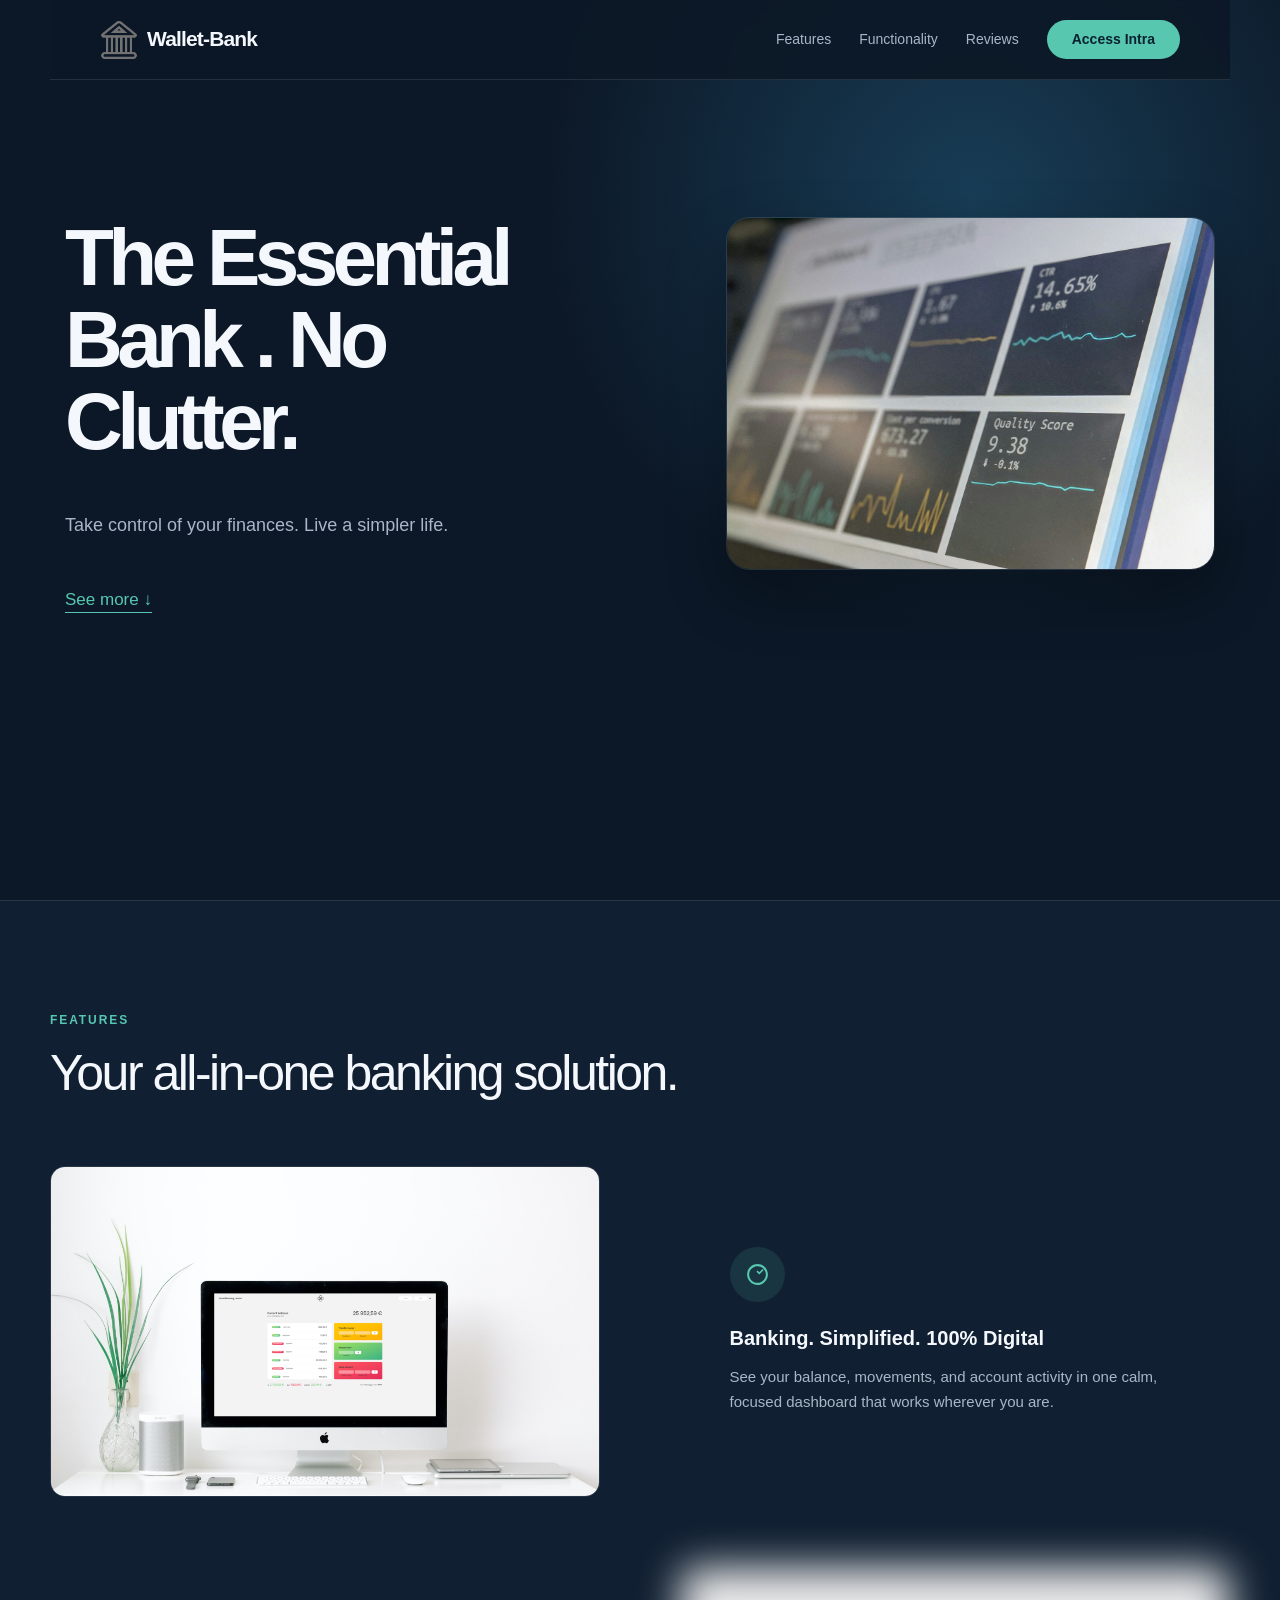
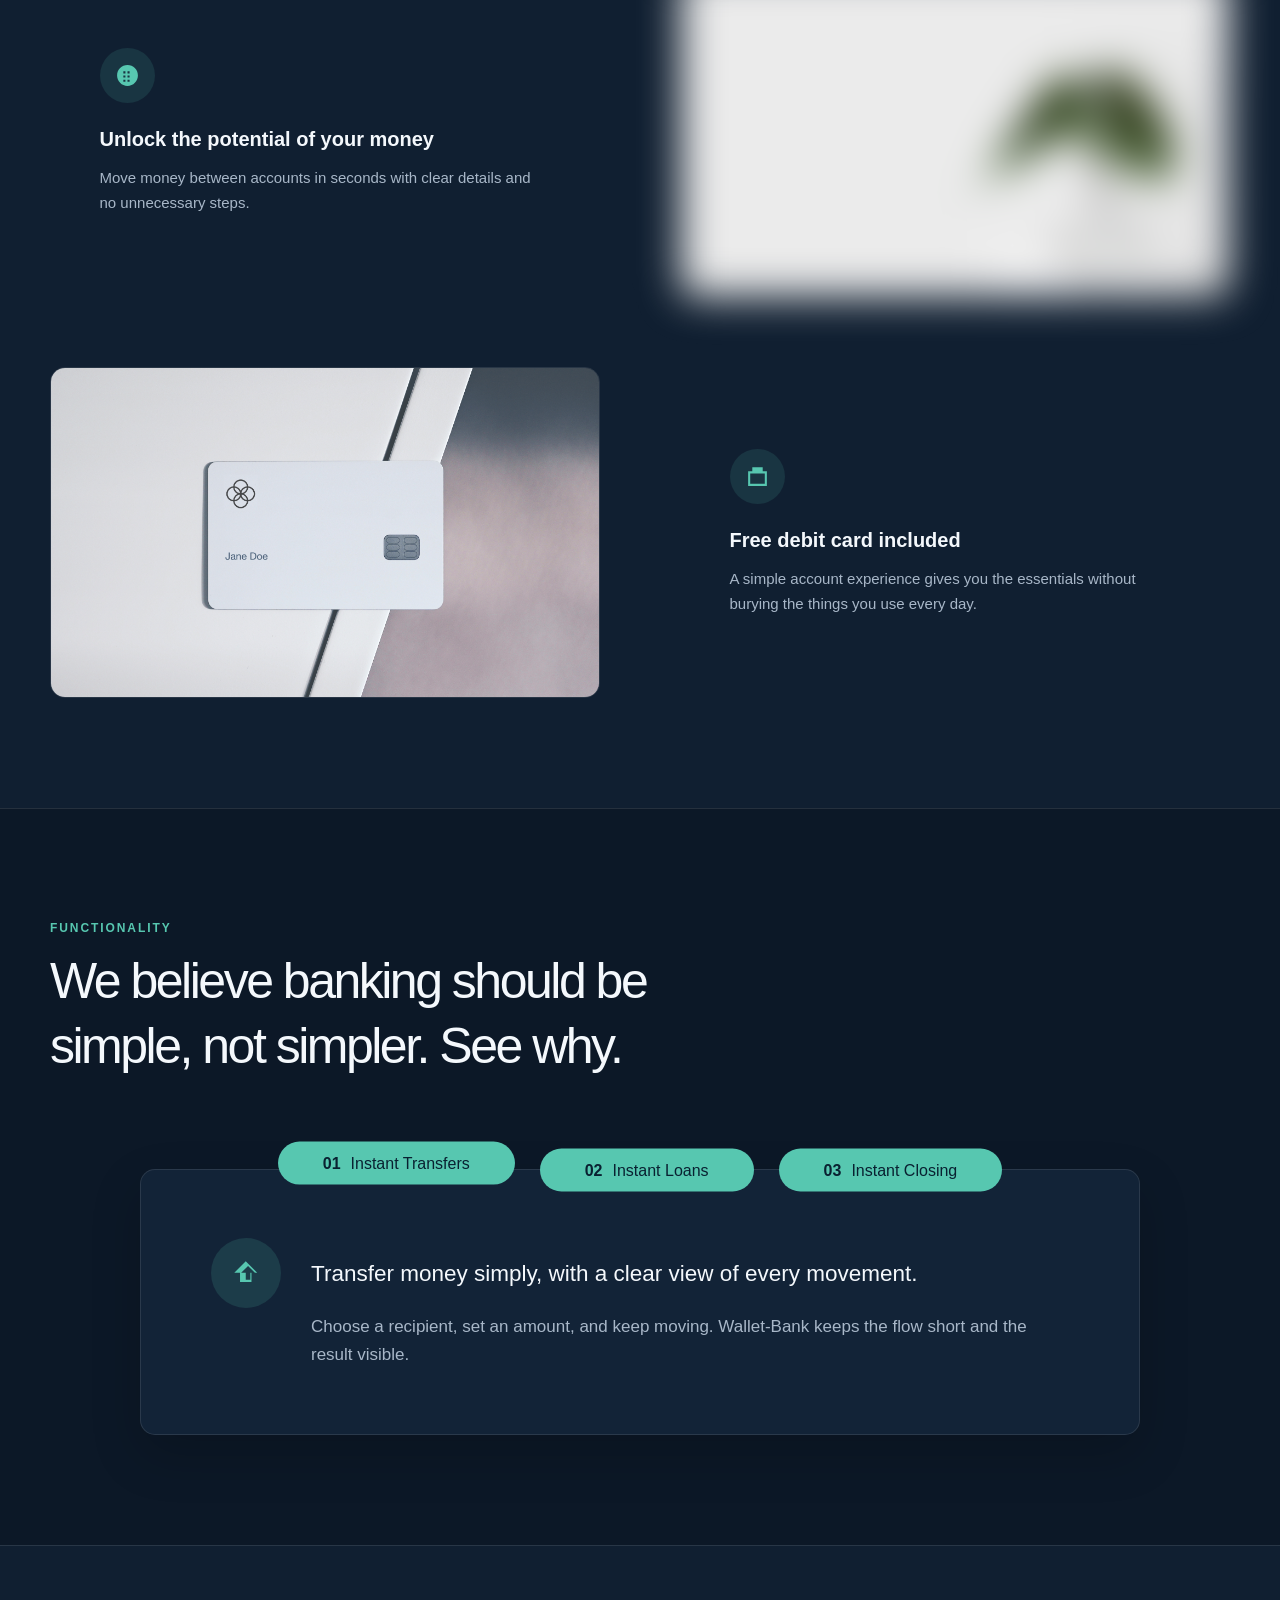
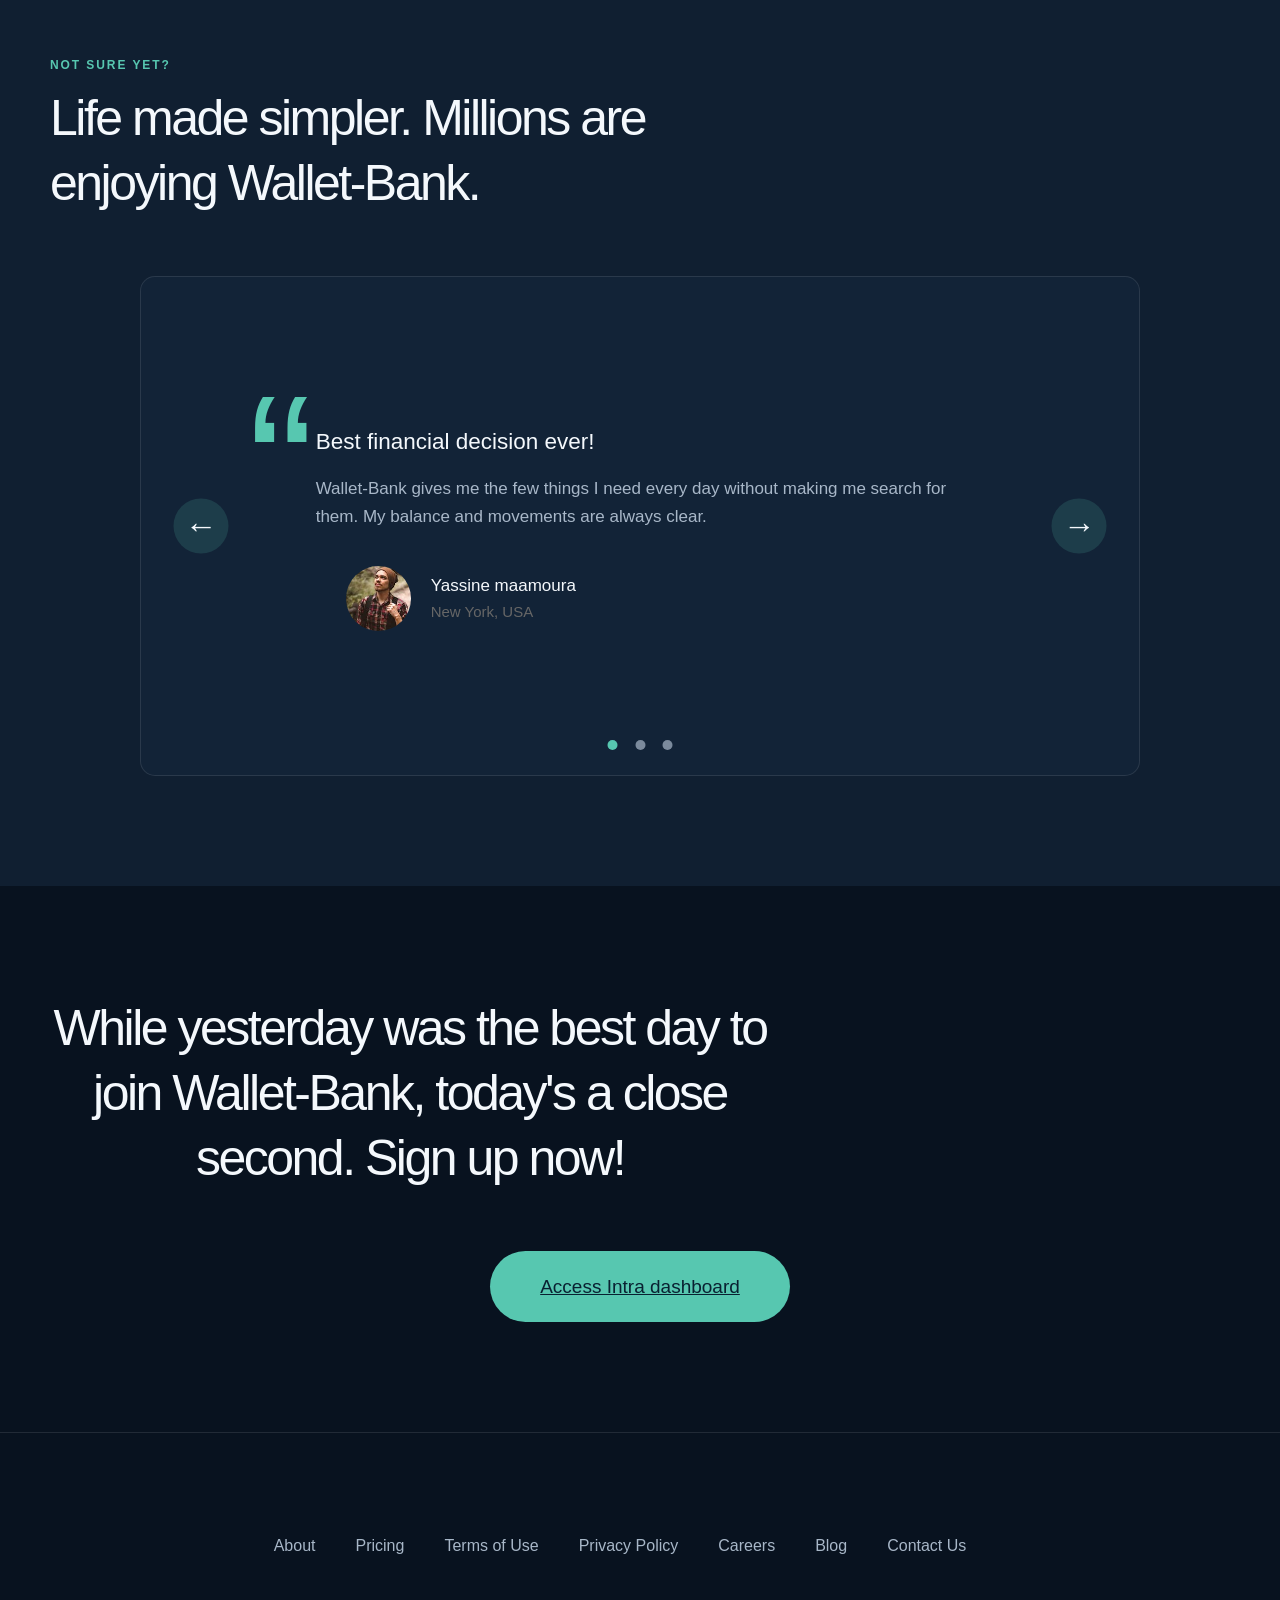
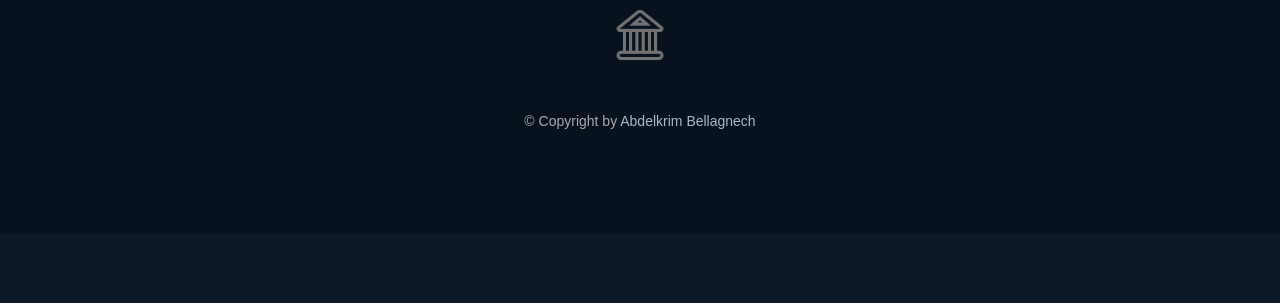
==== commit 20f59004: "Rename app to Wallet-Bank" ====
--- a/index.html
+++ b/index.html
@@ -11,7 +11,7 @@
       rel="stylesheet"
     />
     <link rel="stylesheet" href="style.css" />
-    <title>VaultWise</title>
+    <title>Wallet-Bank</title>
   </head>
   <body>
     <header class="header">
@@ -19,11 +19,11 @@
         <div class="nav__logo-container">
           <img
             src="img/logo.png"
-            alt="VaultWise logo"
+            alt="Wallet-Bank logo"
             class="nav__logo"
             id="logo"
             data-version-number="3.0"
-          /><span class="nav__logo-text">VaultWise</span>
+          /><span class="nav__logo-text">Wallet-Bank</span>
         </div>
 
         <ul class="nav__links">
@@ -185,7 +185,7 @@
             Transfer money simply, with a clear view of every movement.
           </h5>
           <p>
-            Choose a recipient, set an amount, and keep moving. VaultWise keeps
+            Choose a recipient, set an amount, and keep moving. Wallet-Bank keeps
             the flow short and the result visible.
           </p>
         </div>
@@ -237,7 +237,7 @@
       <div class="section__title section__title--testimonials">
         <h2 class="section__description">Not sure yet?</h2>
         <h3 class="section__header">
-          Life made simpler. Millions are enjoying VaultWise.
+          Life made simpler. Millions are enjoying Wallet-Bank.
         </h3>
       </div>
 
@@ -246,7 +246,7 @@
           <div class="testimonial">
             <h5 class="testimonial__header">Best financial decision ever!</h5>
             <blockquote class="testimonial__text">
-              VaultWise gives me the few things I need every day without
+              Wallet-Bank gives me the few things I need every day without
               making me search for them. My balance and movements are always
               clear.
             </blockquote>
@@ -302,7 +302,7 @@
     <section class="section section--sign-up">
       <div class="section__title">
         <h3 class="section__header">
-          While yesterday was the best day to join VaultWise, today's a close
+          While yesterday was the best day to join Wallet-Bank, today's a close
           second. Sign up now!
         </h3>
       </div>
--- a/style.css
+++ b/style.css
@@ -600,7 +600,7 @@
   font-size: 1.4rem;
 }
 
-/* VaultWise product styling */
+/* Wallet-Bank product styling */
 :root {
   --color-primary: #57c7b0;
   --color-primary-darker: #36a993;
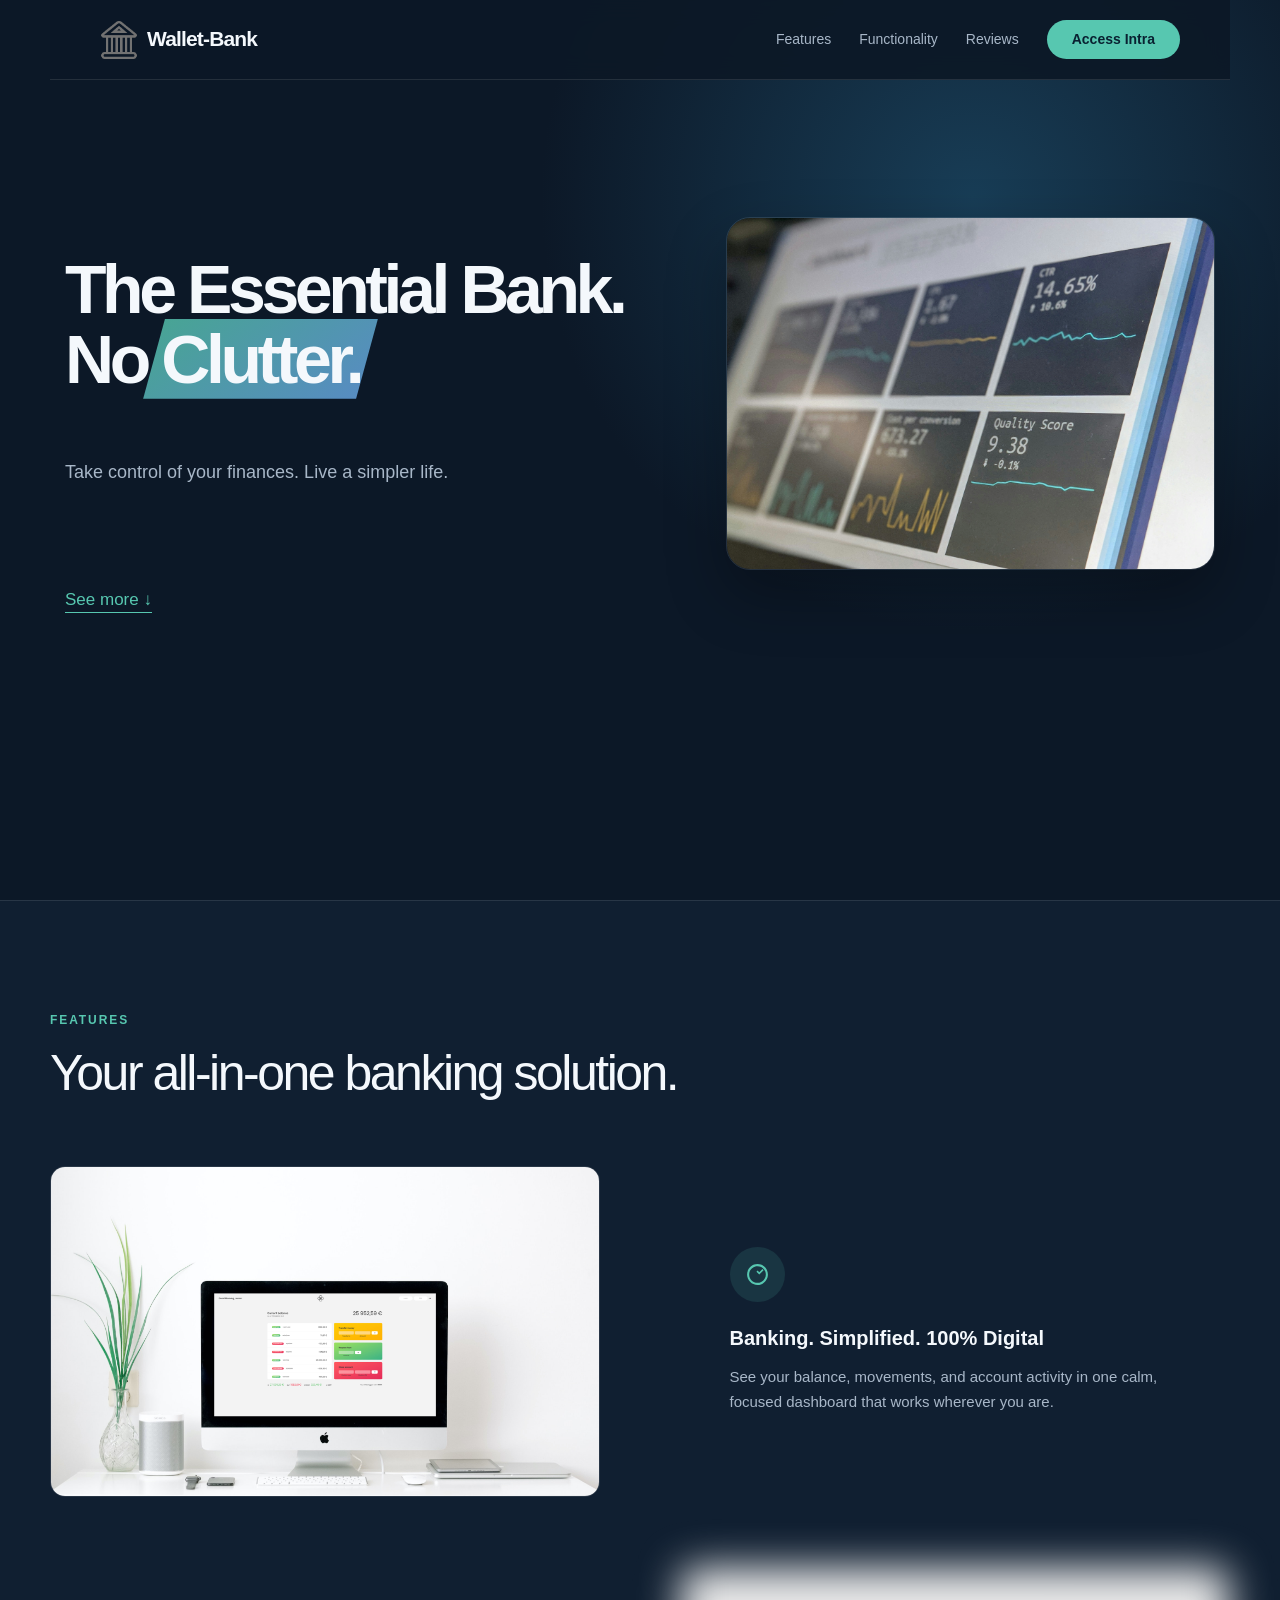
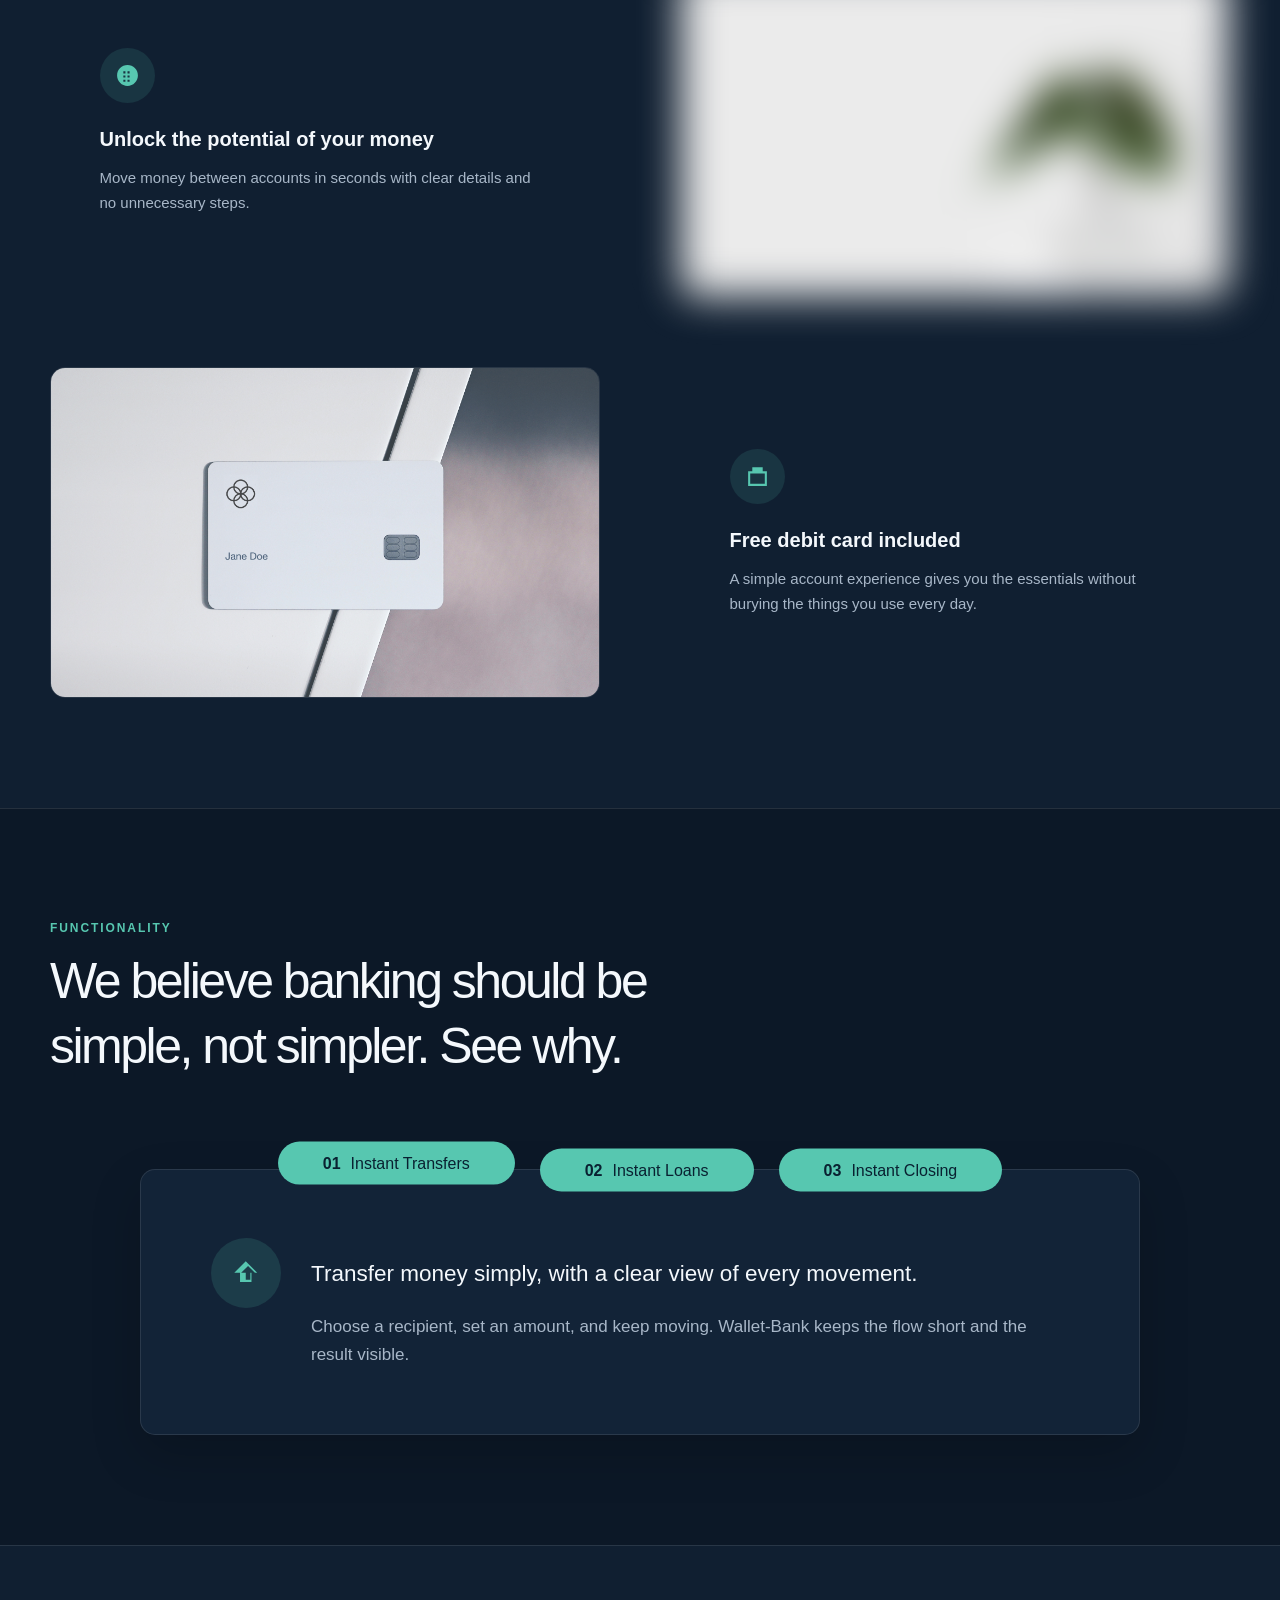
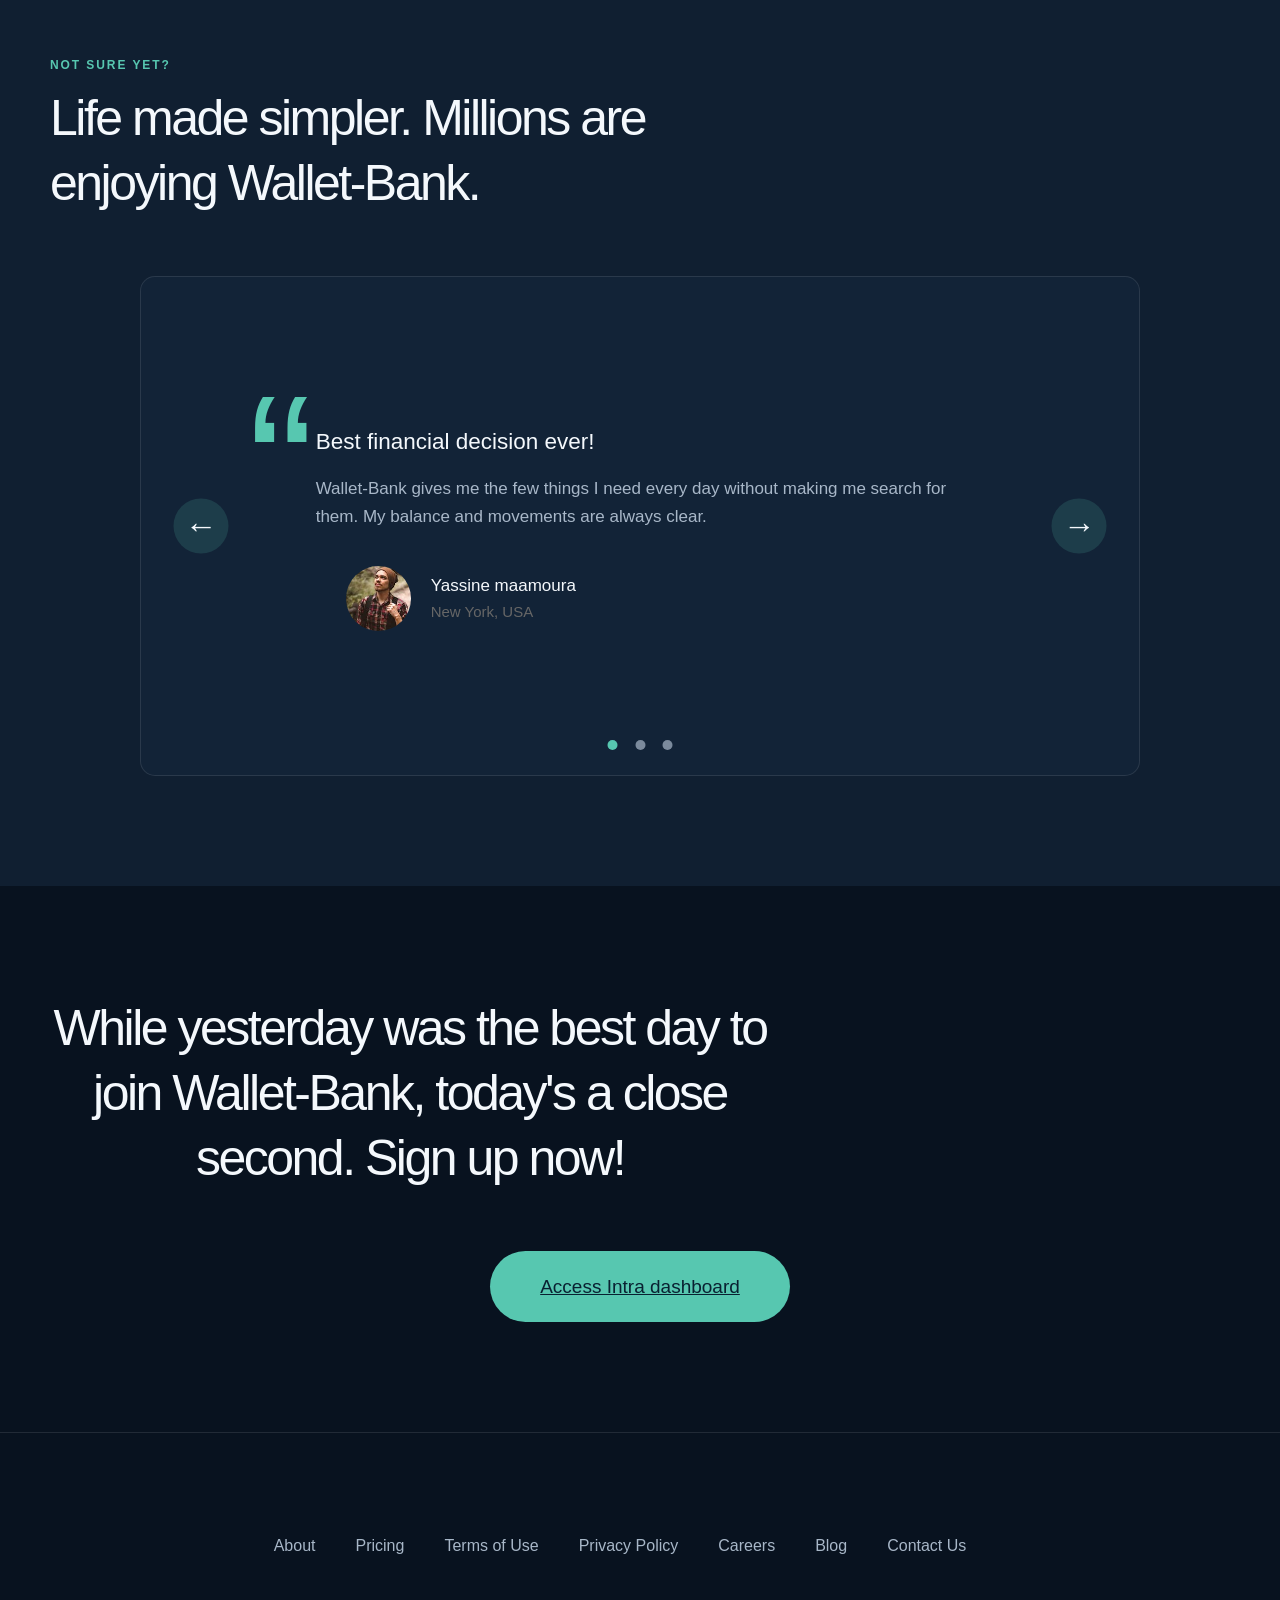
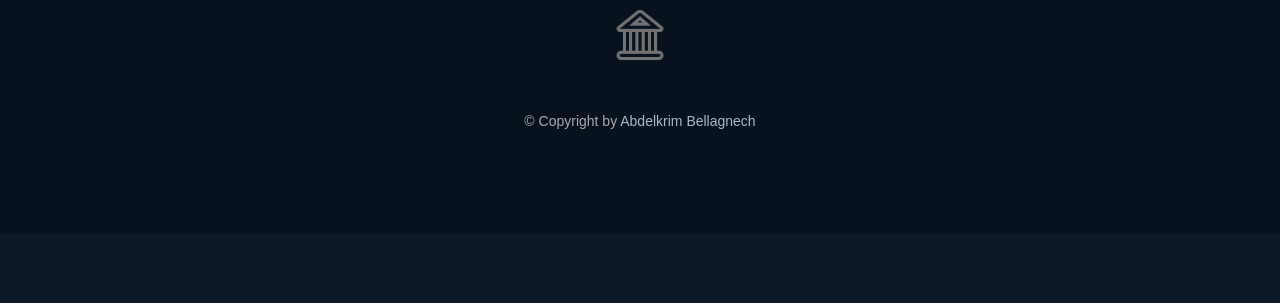
==== commit 96e8355a: "Enhanced README" ====
--- a/index.html
+++ b/index.html
@@ -46,11 +46,8 @@
 
       <div class="header__title">
         <h1>
-          The Essential
-          <!-- Green highlight effect -->
-          <span class="highlight">Bank</span>
-          . No<br />
-          <span class="highlight">Clutter.</span>
+          <span class="hero-line">The Essential Bank.</span>
+          <span class="hero-line">No <span class="highlight">Clutter.</span></span>
         </h1>
         <h4>Take control of your finances. Live a simpler life.</h4>
         <button class="btn--text btn--scroll-to">See more &DownArrow;</button>
--- a/style.css
+++ b/style.css
@@ -689,9 +689,15 @@
 h1 {
   max-width: 70rem;
   color: var(--ink);
-  font-size: clamp(4.6rem, 7vw, 8rem);
-  letter-spacing: -0.07em;
+  font-size: clamp(4rem, 6vw, 6.8rem);
+  font-weight: 600;
+  letter-spacing: -0.065em;
   line-height: 1.02;
+}
+
+.hero-line {
+  display: block;
+  white-space: nowrap;
 }
 
 h4 {
@@ -699,6 +705,15 @@
   color: var(--muted-ink);
   font-size: 1.8rem;
   font-weight: 400;
+}
+
+.header__title > h4,
+.header__title > .btn--text {
+  transform: none;
+}
+
+.header__title > h1 {
+  transform: translateY(1cm);
 }
 
 .header__img {
@@ -909,6 +924,12 @@
     padding: 7rem 0 4rem;
   }
 
+  h1 {
+    max-width: 32rem;
+    font-size: clamp(2.2rem, 9vw, 4.5rem);
+    line-height: 1.04;
+  }
+
   .header__img {
     order: 4;
   }
